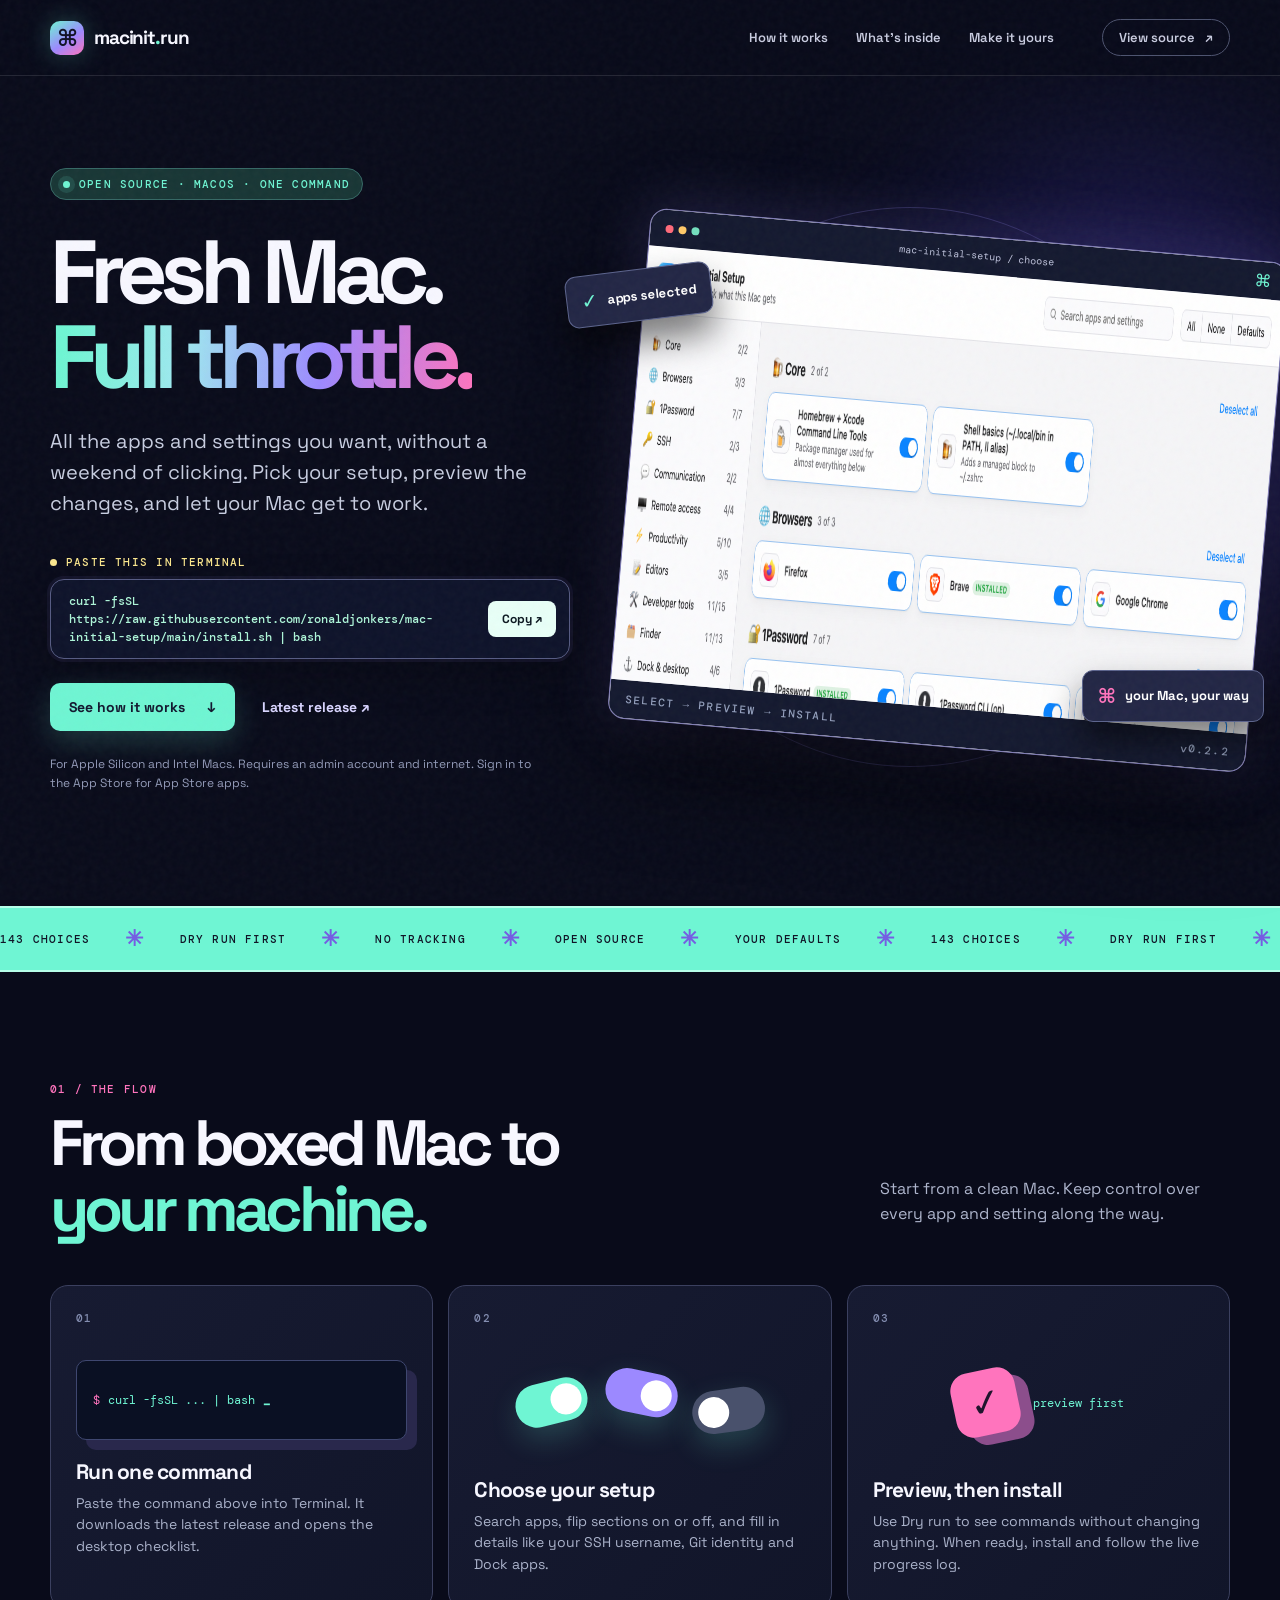
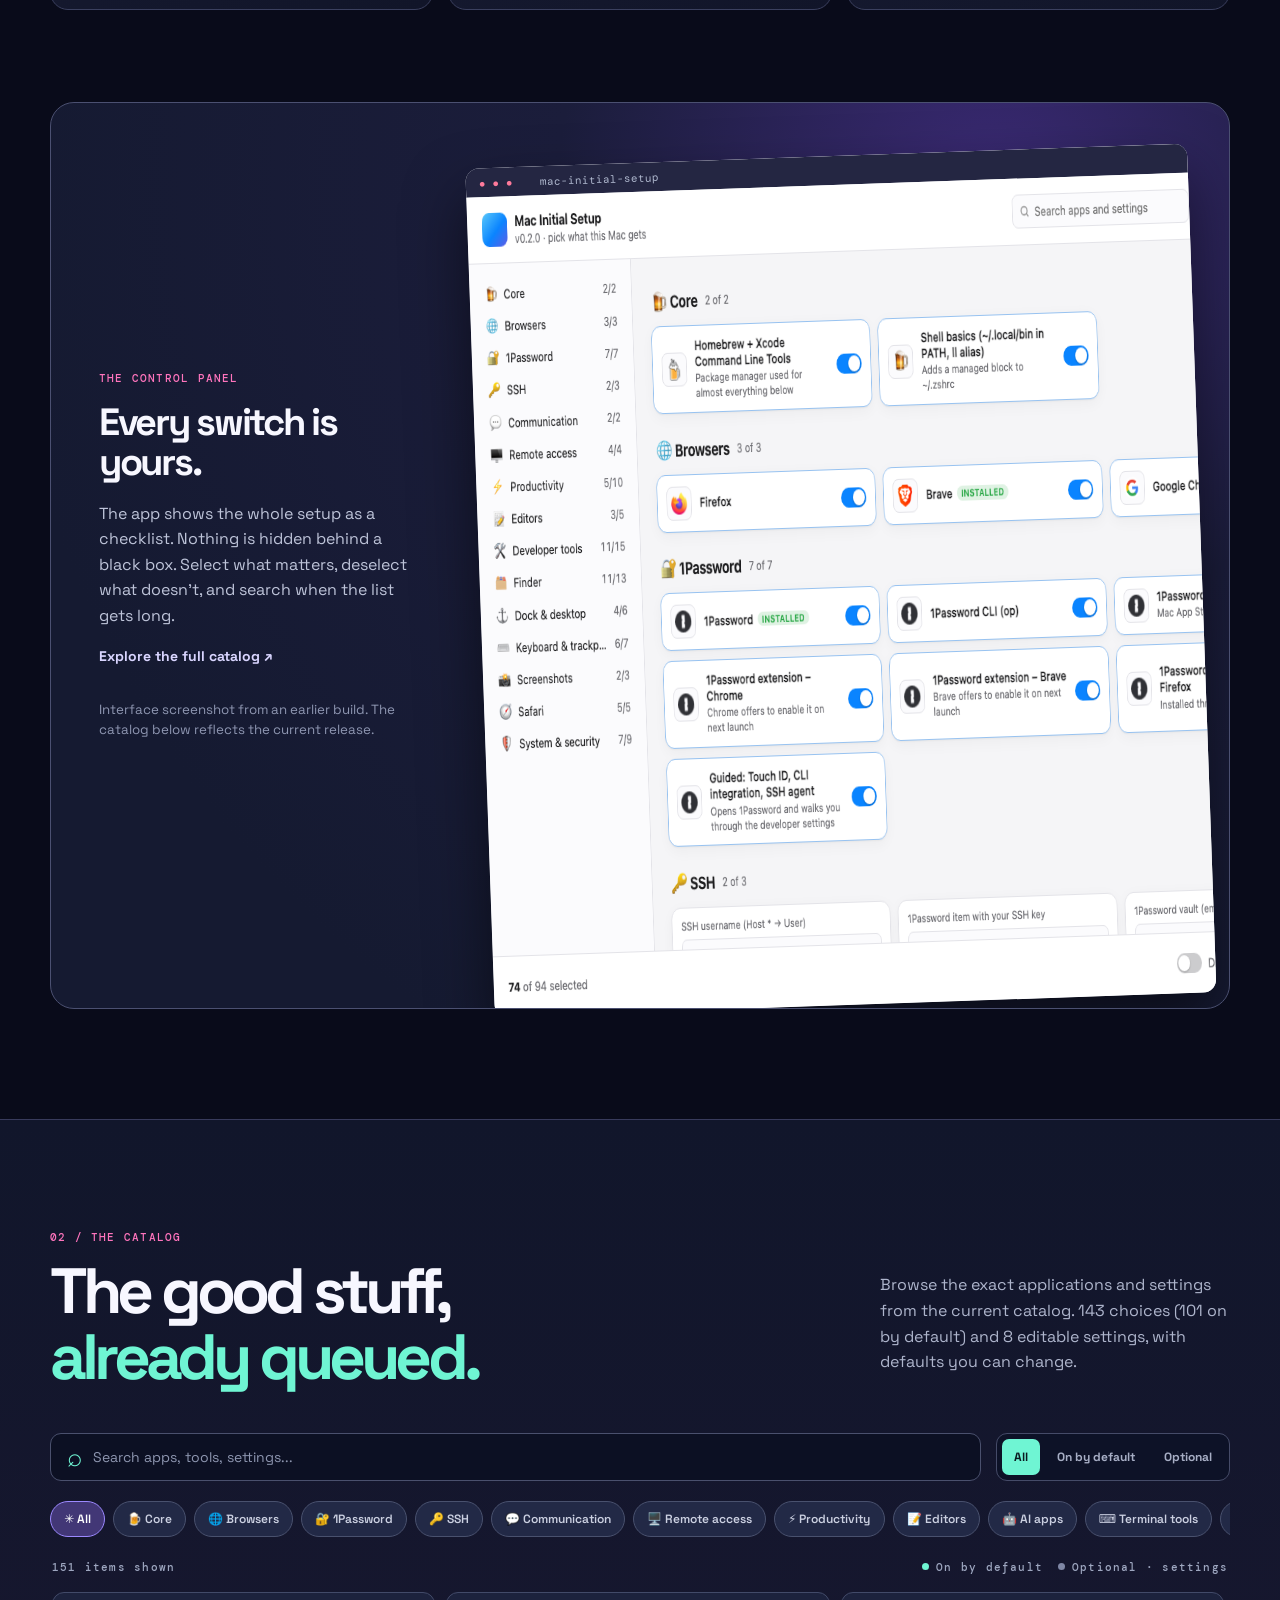
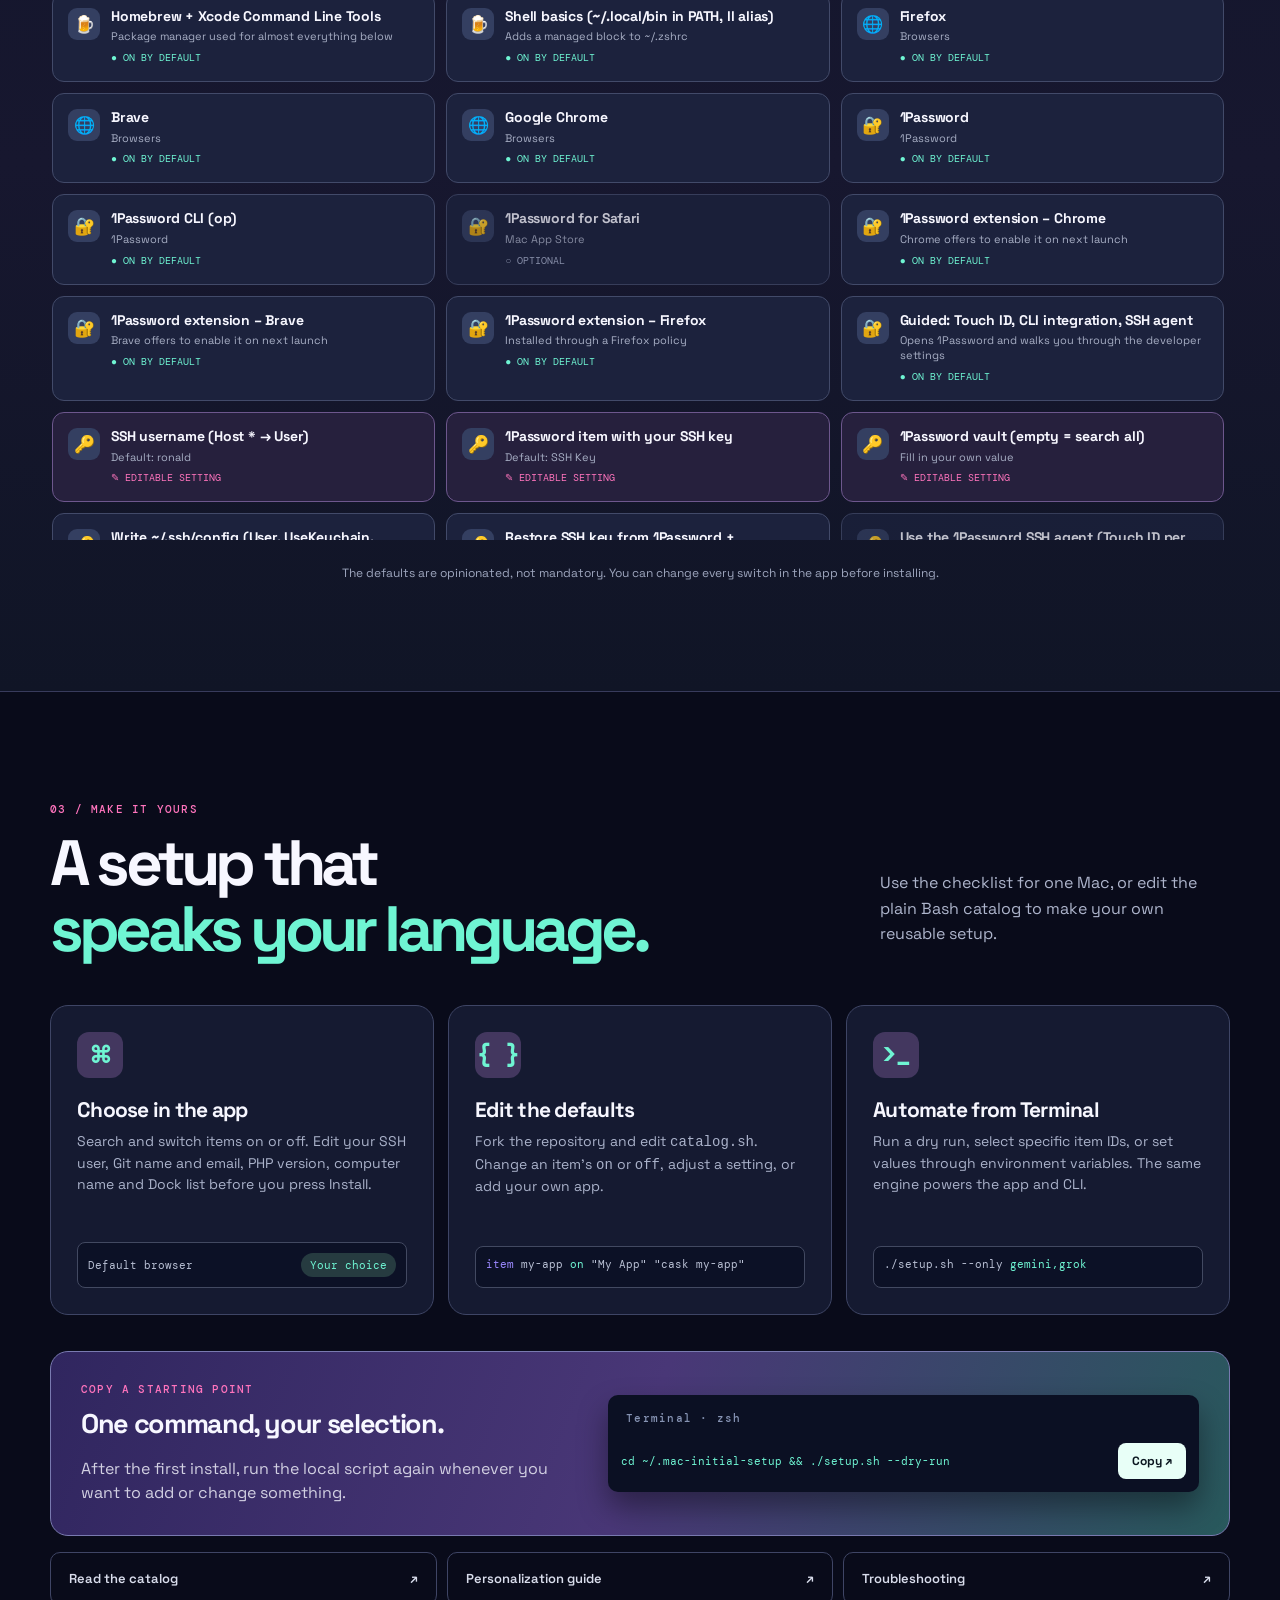
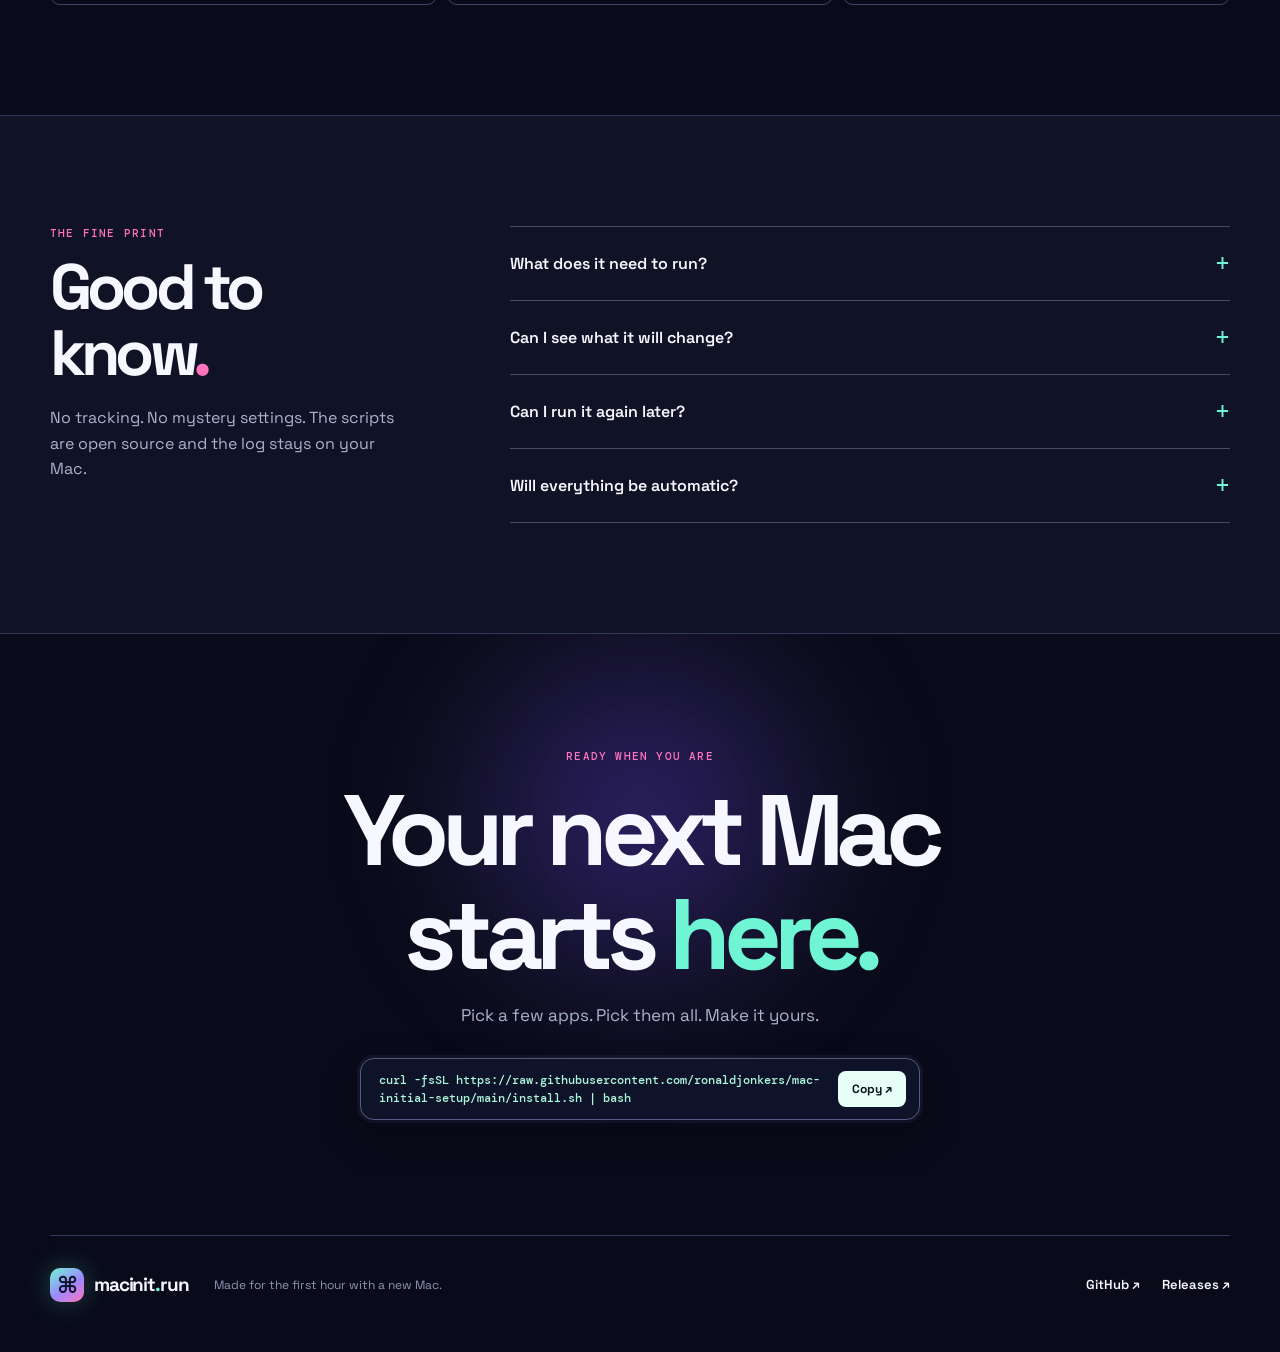
==== site/index.html @ 4df3d924 "Add macinit.run landing site" ====
<!doctype html>
<html lang="en">
<head>
  <meta charset="utf-8">
  <meta name="viewport" content="width=device-width, initial-scale=1">
  <meta name="theme-color" content="#090b1a">
  <meta name="description" content="Turn a fresh Mac into your Mac. Pick apps and settings, preview every change, then install with one command.">
  <meta property="og:title" content="Mac Initial Setup — Fresh Mac. Full throttle.">
  <meta property="og:description" content="One command. Your apps, tools and Mac settings, ready to choose.">
  <meta property="og:type" content="website">
  <meta property="og:url" content="https://macinit.run/">
  <title>Mac Initial Setup — Fresh Mac. Full throttle.</title>
  <link rel="icon" href="assets/favicon.svg" type="image/svg+xml">
  <link rel="preconnect" href="https://fonts.googleapis.com">
  <link rel="preconnect" href="https://fonts.gstatic.com" crossorigin>
  <link href="https://fonts.googleapis.com/css2?family=DM+Mono:wght@400;500&family=Space+Grotesk:wght@400;500;600;700&display=swap" rel="stylesheet">
  <link rel="stylesheet" href="styles.css">
  <script src="app.js" defer></script>
</head>
<body>
  <div class="noise" aria-hidden="true"></div>
  <div class="progress" id="progress" aria-hidden="true"></div>
  <header class="site-header">
    <a class="brand" href="#top" aria-label="Mac Initial Setup home"><span class="brand-mark">⌘</span><span>macinit<span class="brand-dot">.</span>run</span></a>
    <nav aria-label="Main navigation">
      <a href="#how">How it works</a><a href="#inside">What's inside</a><a href="#customize">Make it yours</a>
    </nav>
    <a class="header-github" href="https://github.com/ronaldjonkers/mac-initial-setup" target="_blank" rel="noopener">View source <span aria-hidden="true">↗</span></a>
  </header>

  <main id="top">
    <section class="hero wrap" aria-labelledby="hero-title">
      <div class="hero-glow" aria-hidden="true"></div>
      <div class="hero-copy reveal">
        <div class="eyebrow"><span class="pulse"></span> OPEN SOURCE · MACOS · ONE COMMAND</div>
        <h1 id="hero-title">Fresh Mac.<br><span>Full throttle.</span></h1>
        <p class="hero-lead">All the apps and settings you want, without a weekend of clicking. Pick your setup, preview the changes, and let your Mac get to work.</p>
        <div class="command-label"><span class="command-dot"></span> PASTE THIS IN TERMINAL</div>
        <div class="command-box">
          <code id="install-command">curl -fsSL https://raw.githubusercontent.com/ronaldjonkers/mac-initial-setup/main/install.sh | bash</code>
          <button class="copy-button" data-copy="install-command" aria-label="Copy installation command">Copy <span aria-hidden="true">↗</span></button>
        </div>
        <div class="hero-actions"><a class="button button-primary" href="#how">See how it works <span aria-hidden="true">↓</span></a><a class="text-link" href="https://github.com/ronaldjonkers/mac-initial-setup/releases/latest" target="_blank" rel="noopener">Latest release ↗</a></div>
        <p class="hero-footnote">For Apple Silicon and Intel Macs. Requires an admin account and internet. Sign in to the App Store for App Store apps.</p>
      </div>
      <div class="hero-visual reveal" aria-label="Preview of the Mac Initial Setup app">
        <div class="orbit orbit-a"></div><div class="orbit orbit-b"></div>
        <div class="float-chip chip-one"><span>✓</span> apps selected</div>
        <div class="float-chip chip-two"><span>⌘</span> your Mac, your way</div>
        <div class="window-shell">
          <div class="window-top"><span class="traffic"><i></i><i></i><i></i></span><span>mac-initial-setup / choose</span><span class="window-symbol">⌘</span></div>
          <div class="window-image"><img src="assets/setup-overview.png" width="1180" height="820" alt="Mac Initial Setup checklist with sections, app cards and switches" fetchpriority="high"></div>
          <div class="window-bottom"><span>SELECT → PREVIEW → INSTALL</span><span>v0.2.2</span></div>
        </div>
      </div>
    </section>

    <div class="ticker" aria-label="Key features"><div class="ticker-track"><span>143 CHOICES</span><b>✳</b><span>DRY RUN FIRST</span><b>✳</b><span>NO TRACKING</span><b>✳</b><span>OPEN SOURCE</span><b>✳</b><span>YOUR DEFAULTS</span><b>✳</b><span>143 CHOICES</span><b>✳</b><span>DRY RUN FIRST</span><b>✳</b><span>NO TRACKING</span><b>✳</b><span>OPEN SOURCE</span><b>✳</b><span>YOUR DEFAULTS</span><b>✳</b></div></div>

    <section class="section wrap" id="how" aria-labelledby="how-title">
      <div class="section-heading reveal"><div><p class="kicker">01 / THE FLOW</p><h2 id="how-title">From boxed Mac to<br><em>your machine.</em></h2></div><p>Start from a clean Mac. Keep control over every app and setting along the way.</p></div>
      <div class="steps">
        <article class="step-card reveal"><div class="step-number">01</div><div class="step-art art-terminal" aria-hidden="true"><span>$</span><i>curl -fsSL ... | bash</i><b>_</b></div><h3>Run one command</h3><p>Paste the command above into Terminal. It downloads the latest release and opens the desktop checklist.</p></article>
        <article class="step-card reveal"><div class="step-number">02</div><div class="step-art art-switches" aria-hidden="true"><i class="switch-on"></i><i class="switch-on"></i><i class="switch-off"></i></div><h3>Choose your setup</h3><p>Search apps, flip sections on or off, and fill in details like your SSH username, Git identity and Dock apps.</p></article>
        <article class="step-card reveal"><div class="step-number">03</div><div class="step-art art-check" aria-hidden="true"><span>✓</span><i>preview first</i></div><h3>Preview, then install</h3><p>Use Dry run to see commands without changing anything. When ready, install and follow the live progress log.</p></article>
      </div>
      <div class="screenshot-story reveal">
        <div class="screenshot-copy"><p class="kicker">THE CONTROL PANEL</p><h3>Every switch is yours.</h3><p>The app shows the whole setup as a checklist. Nothing is hidden behind a black box. Select what matters, deselect what doesn't, and search when the list gets long.</p><a href="#inside" class="text-link">Explore the full catalog ↗</a><small>Interface screenshot from an earlier build. The catalog below reflects the current release.</small></div>
        <div class="screenshot-frame"><div class="screenshot-title"><span>● ● ●</span> mac-initial-setup</div><img src="assets/setup-overview.png" width="1180" height="820" alt="Close view of the application checklist and its selected app cards" loading="lazy"></div>
      </div>
    </section>

    <section class="section catalog-section" id="inside" aria-labelledby="inside-title"><div class="wrap">
      <div class="section-heading reveal"><div><p class="kicker">02 / THE CATALOG</p><h2 id="inside-title">The good stuff,<br><em>already queued.</em></h2></div><p>Browse the exact applications and settings from the current catalog. <span id="catalog-count">143 choices and 8 editable settings</span>, with defaults you can change.</p></div>
      <div class="catalog-toolbar"><label class="search-wrap"><span aria-hidden="true">⌕</span><span class="sr-only">Search apps and settings</span><input id="catalog-search" type="search" placeholder="Search apps, tools, settings..." autocomplete="off"></label><div class="filter-group" role="group" aria-label="Filter items"><button class="filter active" data-filter="all" aria-pressed="true">All</button><button class="filter" data-filter="on" aria-pressed="false">On by default</button><button class="filter" data-filter="off" aria-pressed="false">Optional</button></div></div>
      <div class="category-rail" id="category-rail" aria-label="Catalog categories"></div>
      <div class="catalog-meta"><span id="result-count">Loading catalog…</span><span><i class="legend-dot"></i> On by default <i class="legend-dot optional"></i> Optional · settings</span></div>
      <div class="catalog-grid" id="catalog-grid"></div>
      <p class="catalog-note">The defaults are opinionated, not mandatory. You can change every switch in the app before installing.</p>
    </div></section>

    <section class="section wrap" id="customize" aria-labelledby="customize-title">
      <div class="section-heading reveal"><div><p class="kicker">03 / MAKE IT YOURS</p><h2 id="customize-title">A setup that<br><em>speaks your language.</em></h2></div><p>Use the checklist for one Mac, or edit the plain Bash catalog to make your own reusable setup.</p></div>
      <div class="custom-grid">
        <div class="custom-card reveal"><span class="card-icon">⌘</span><h3>Choose in the app</h3><p>Search and switch items on or off. Edit your SSH user, Git name and email, PHP version, computer name and Dock list before you press Install.</p><div class="mini-setting"><span>Default browser</span><span class="mini-pill">Your choice</span></div></div>
        <div class="custom-card reveal"><span class="card-icon">{ }</span><h3>Edit the defaults</h3><p>Fork the repository and edit <code>catalog.sh</code>. Change an item's <code>on</code> or <code>off</code>, adjust a setting, or add your own app.</p><div class="code-mini"><span class="purple">item</span> my-app <span class="lime">on</span> "My App" "cask my-app"</div></div>
        <div class="custom-card reveal"><span class="card-icon">&gt;_</span><h3>Automate from Terminal</h3><p>Run a dry run, select specific item IDs, or set values through environment variables. The same engine powers the app and CLI.</p><div class="code-mini">./setup.sh --only <span class="lime">gemini,grok</span></div></div>
      </div>
      <div class="recipe reveal"><div><p class="kicker">COPY A STARTING POINT</p><h3>One command, your selection.</h3><p>After the first install, run the local script again whenever you want to add or change something.</p></div><div class="recipe-terminal"><div class="recipe-tab">Terminal · zsh</div><code id="recipe-command">cd ~/.mac-initial-setup &amp;&amp; ./setup.sh --dry-run</code><button class="copy-button" data-copy="recipe-command">Copy ↗</button></div></div>
      <div class="details-row"><a href="https://github.com/ronaldjonkers/mac-initial-setup/blob/main/catalog.sh" target="_blank" rel="noopener">Read the catalog <span>↗</span></a><a href="https://github.com/ronaldjonkers/mac-initial-setup#make-it-yours" target="_blank" rel="noopener">Personalization guide <span>↗</span></a><a href="https://github.com/ronaldjonkers/mac-initial-setup#troubleshooting" target="_blank" rel="noopener">Troubleshooting <span>↗</span></a></div>
    </section>

    <section class="section faq-section" id="faq"><div class="wrap faq-layout"><div><p class="kicker">THE FINE PRINT</p><h2>Good to know<span class="accent-period">.</span></h2><p>No tracking. No mystery settings. The scripts are open source and the log stays on your Mac.</p></div><div class="faq-list"><details><summary>What does it need to run?</summary><p>A Mac with an admin account, internet access and macOS. Both Apple Silicon and Intel are supported. Sign in to the App Store before installing App Store apps.</p></details><details><summary>Can I see what it will change?</summary><p>Yes. Turn on Dry run in the app, or run <code>./setup.sh --dry-run</code> in Terminal. It prints planned commands without applying them.</p></details><details><summary>Can I run it again later?</summary><p>Yes. Installed apps are skipped. The run writes a log to <code>~/Library/Logs/mac-initial-setup.log</code>; failed items can be retried by ID.</p></details><details><summary>Will everything be automatic?</summary><p>Some account sign-ins and browser extensions still need you. macOS also requires you to place Calendar and Reminders widgets through Edit Widgets after the script clears old widgets.</p></details></div></div></section>

    <section class="closing wrap reveal"><div class="closing-orb" aria-hidden="true"></div><p class="kicker">READY WHEN YOU ARE</p><h2>Your next Mac<br>starts <em>here.</em></h2><p>Pick a few apps. Pick them all. Make it yours.</p><div class="command-box closing-command"><code id="bottom-command">curl -fsSL https://raw.githubusercontent.com/ronaldjonkers/mac-initial-setup/main/install.sh | bash</code><button class="copy-button" data-copy="bottom-command">Copy ↗</button></div></section>
  </main>
  <footer class="site-footer wrap"><a class="brand" href="#top"><span class="brand-mark">⌘</span><span>macinit<span class="brand-dot">.</span>run</span></a><p>Made for the first hour with a new Mac.</p><div><a href="https://github.com/ronaldjonkers/mac-initial-setup" target="_blank" rel="noopener">GitHub ↗</a><a href="https://github.com/ronaldjonkers/mac-initial-setup/releases/latest" target="_blank" rel="noopener">Releases ↗</a></div></footer>
</body>
</html>
---- site/styles.css ----
:root{--bg:#090b1a;--panel:#12162b;--panel2:#191e38;--text:#f7f7ff;--muted:#a5acc3;--line:#343955;--mint:#6ff5d3;--pink:#ff74bd;--yellow:#fbe78e;--purple:#9c89ff;--mono:'DM Mono',ui-monospace,SFMono-Regular,monospace;--sans:'Space Grotesk',Inter,system-ui,sans-serif}
*{box-sizing:border-box}html{scroll-behavior:smooth}body{margin:0;background:var(--bg);color:var(--text);font-family:var(--sans);overflow-x:hidden}button,input{font:inherit}button{cursor:pointer}a{color:inherit;text-decoration:none}img{max-width:100%}::selection{background:var(--mint);color:var(--bg)}.sr-only{position:absolute;width:1px;height:1px;padding:0;margin:-1px;overflow:hidden;clip:rect(0,0,0,0);white-space:nowrap;border:0}.wrap{width:min(1180px,calc(100% - 48px));margin-inline:auto}.noise{position:fixed;inset:0;z-index:100;pointer-events:none;opacity:.13;background-image:url("data:image/svg+xml,%3Csvg viewBox='0 0 180 180' xmlns='http://www.w3.org/2000/svg'%3E%3Cfilter id='n'%3E%3CfeTurbulence type='fractalNoise' baseFrequency='.8' numOctaves='3' stitchTiles='stitch'/%3E%3C/filter%3E%3Crect width='100%25' height='100%25' filter='url(%23n)' opacity='.28'/%3E%3C/svg%3E")}.progress{position:fixed;top:0;left:0;height:3px;width:0;background:linear-gradient(90deg,var(--mint),var(--purple),var(--pink));z-index:200;transition:width .1s linear}
.site-header{height:76px;display:flex;align-items:center;gap:48px;padding:0 max(24px,calc((100vw - 1180px)/2));position:relative;z-index:10;border-bottom:1px solid rgba(255,255,255,.11);background:rgba(9,11,26,.85);backdrop-filter:blur(18px)}.brand{display:inline-flex;align-items:center;gap:10px;font-weight:700;font-size:19px;white-space:nowrap;letter-spacing:-.06em}.brand-mark{display:grid;place-items:center;width:34px;height:34px;border-radius:10px;background:linear-gradient(145deg,var(--mint),var(--purple) 55%,var(--pink));color:#101126;font-size:23px;box-shadow:0 0 26px rgba(111,245,211,.25)}.brand-dot{color:var(--mint)}.site-header nav{display:flex;gap:28px;margin-left:auto}.site-header nav a,.header-github{font-size:13px;font-weight:600;color:#c9cce0;transition:color .2s}.site-header nav a:hover,.header-github:hover{color:var(--mint)}.header-github{border:1px solid #4d536f;border-radius:999px;padding:9px 16px;white-space:nowrap}.header-github span{margin-left:7px}
.hero{min-height:700px;display:grid;grid-template-columns:1fr 1.04fr;gap:20px;align-items:center;position:relative;padding-block:92px 100px}.hero-glow{position:absolute;width:600px;height:600px;right:-200px;top:25px;border-radius:50%;filter:blur(82px);background:radial-gradient(circle,#47369d 0,#1c1953 45%,transparent 70%);opacity:.78;pointer-events:none}.hero-copy{position:relative;z-index:2}.eyebrow,.kicker,.command-label,.window-bottom,.ticker,.step-number,.catalog-meta,.recipe-tab{font:500 11px var(--mono);letter-spacing:.11em}.eyebrow{display:inline-flex;align-items:center;gap:9px;color:var(--mint);background:#183635;border:1px solid #366965;padding:8px 12px;border-radius:999px}.pulse{height:7px;width:7px;border-radius:50%;background:var(--mint);box-shadow:0 0 0 5px rgba(111,245,211,.12);animation:pulse 2s infinite}.hero h1{font-size:clamp(66px,7vw,103px);line-height:.95;letter-spacing:-.085em;margin:30px 0 26px}.hero h1 span{background:linear-gradient(95deg,var(--mint) 4%,#9fe8ef 32%,var(--purple) 64%,var(--pink));background-clip:text;color:transparent}.hero-lead{font-size:20px;line-height:1.55;color:#c8cee1;max-width:510px;margin:0 0 36px}.command-label{display:flex;gap:9px;align-items:center;color:var(--yellow);margin-bottom:10px}.command-dot{width:7px;height:7px;border-radius:50%;background:var(--yellow)}.command-box{display:flex;align-items:center;gap:12px;background:#0e132a;border:1px solid #565b83;box-shadow:0 0 0 3px rgba(156,137,255,.07),0 16px 40px rgba(0,0,0,.22);border-radius:14px;padding:12px 13px 12px 18px;max-width:560px}.command-box code{font:500 12px/1.5 var(--mono);overflow-wrap:anywhere;color:#aef6d9;flex:1}.copy-button{background:#e8fff7;border:0;border-radius:8px;color:#0b1720;padding:10px 14px;font:700 12px var(--sans);white-space:nowrap;transition:transform .2s,background .2s}.copy-button:hover{transform:translateY(-2px);background:var(--mint)}.copy-button:focus-visible,.filter:focus-visible,a:focus-visible,summary:focus-visible,input:focus-visible{outline:3px solid var(--pink);outline-offset:3px}.hero-actions{display:flex;align-items:center;gap:27px;margin:24px 0}.button{display:inline-flex;gap:22px;align-items:center;justify-content:space-between;padding:15px 19px;border-radius:10px;font-size:14px;font-weight:700;transition:transform .2s,box-shadow .2s}.button:hover{transform:translateY(-3px)}.button-primary{background:var(--mint);color:#11172e;box-shadow:0 10px 30px rgba(111,245,211,.19)}.text-link{font-weight:700;color:#d9d5ff;font-size:14px;display:inline-flex;gap:8px;transition:color .2s}.text-link:hover{color:var(--mint)}.hero-footnote{color:#939bb9;font-size:12px;line-height:1.6;max-width:490px}
.hero-visual{height:550px;position:relative;display:grid;place-items:center}.orbit{position:absolute;border:1px solid rgba(154,142,250,.25);border-radius:50%;animation:spin 30s linear infinite}.orbit-a{width:560px;height:560px}.orbit-b{width:430px;height:430px;animation-direction:reverse}.orbit:before{content:"";position:absolute;width:12px;height:12px;background:var(--mint);border-radius:50%;top:55px;left:95px;box-shadow:0 0 20px var(--mint)}.orbit-b:before{background:var(--pink);box-shadow:0 0 20px var(--pink);top:auto;left:auto;right:34px;bottom:76px}.window-shell{width:640px;max-width:none;border-radius:17px;overflow:hidden;background:#e9ebf2;border:1px solid #817db8;box-shadow:0 35px 100px #000b,0 0 60px #8579f844;transform:rotate(5deg) translateX(38px);animation:float 7s ease-in-out infinite;position:relative;z-index:1}.window-top{height:37px;background:#14192f;color:#bdc1da;display:flex;align-items:center;justify-content:space-between;padding:0 15px;font:10px var(--mono)}.traffic{display:flex;gap:5px}.traffic i{width:8px;height:8px;border-radius:50%;background:#ff6a79}.traffic i:nth-child(2){background:#ffc968}.traffic i:nth-child(3){background:#73dfbd}.window-symbol{color:var(--mint);font-size:17px}.window-image{height:435px;overflow:hidden}.window-image img{display:block;width:100%;max-width:none}.window-bottom{display:flex;justify-content:space-between;background:#14192f;color:#94a0bd;padding:12px 16px}.float-chip{position:absolute;z-index:3;display:flex;align-items:center;gap:9px;background:#222645;color:white;border:1px solid #5c648d;border-radius:11px;padding:12px 14px;font:700 13px var(--sans);box-shadow:0 20px 35px #0008;animation:float 5s ease-in-out infinite}.float-chip span{color:var(--mint);font-size:20px}.chip-one{left:-24px;top:57px;transform:rotate(-7deg)}.chip-two{right:-34px;bottom:40px;animation-delay:-2s}.chip-two span{color:var(--pink)}
.ticker{height:66px;display:flex;align-items:center;overflow:hidden;background:var(--mint);color:#101527;white-space:nowrap;font-weight:500;border-block:2px solid #b6ffe9}.ticker-track{display:flex;align-items:center;gap:35px;animation:marquee 24s linear infinite;width:max-content}.ticker b{font-size:22px;color:#755ee2}
.section{padding-block:110px}.section-heading{display:flex;justify-content:space-between;align-items:end;gap:50px;margin-bottom:42px}.section-heading h2,.faq-section h2,.closing h2{font-size:clamp(42px,5vw,68px);letter-spacing:-.075em;line-height:1.04;margin:14px 0 0}.section-heading h2 em,.closing h2 em{font-style:normal;color:var(--mint)}.section-heading>p{color:#aeb5cc;max-width:350px;font-size:16px;line-height:1.6}.kicker{color:var(--pink);margin:0}.steps{display:grid;grid-template-columns:repeat(3,1fr);gap:15px}.step-card{background:linear-gradient(135deg,#171b32,#111529);border:1px solid #3b405f;border-radius:18px;padding:25px;min-height:325px;position:relative;overflow:hidden;transition:transform .3s,border-color .3s}.step-card:hover{transform:translateY(-6px);border-color:var(--mint)}.step-number{color:#858fb2}.step-art{height:110px;margin:23px 0 15px;display:flex;align-items:center;justify-content:center}.art-terminal{justify-content:flex-start;padding:0 16px;gap:8px;background:#0a1023;border:1px solid #3f4770;border-radius:10px;height:80px;margin-top:35px;color:var(--mint);font:12px var(--mono);box-shadow:10px 10px 0 #29284c}.art-terminal span{color:var(--pink)}.art-terminal i{font-style:normal;white-space:nowrap;overflow:hidden}.art-terminal b{animation:blink .9s step-end infinite}.art-switches{gap:15px}.art-switches i{height:43px;width:73px;border-radius:30px;background:var(--mint);display:block;position:relative;box-shadow:0 12px 30px #6ff5d333;transform:rotate(-14deg)}.art-switches i:nth-child(2){background:var(--purple);transform:rotate(12deg) translateY(-10px)}.art-switches i:nth-child(3){background:#49516c;transform:rotate(-8deg) translateY(8px)}.art-switches i:after{content:"";position:absolute;width:31px;height:31px;background:#fff;right:6px;top:6px;border-radius:50%}.art-switches .switch-off:after{right:auto;left:6px}.art-check{gap:15px}.art-check span{display:grid;place-items:center;background:var(--pink);color:#20152d;width:65px;height:65px;border-radius:18px;font-size:38px;transform:rotate(-12deg);box-shadow:12px 10px 0 #8c4e8c}.art-check i{font:12px var(--mono);color:var(--mint)}.step-card h3,.custom-card h3{font-size:21px;letter-spacing:-.035em;margin:18px 0 8px}.step-card p,.custom-card p{line-height:1.55;color:#aab2ca;font-size:14px;margin:0}.screenshot-story{display:grid;grid-template-columns:360px 1fr;gap:40px;align-items:center;margin-top:92px;padding:28px;background:radial-gradient(circle at 80% 10%,#3b2a75 0,#1b1d3b 35%,#151a31 80%);border:1px solid #4b5071;border-radius:24px;overflow:hidden}.screenshot-copy{padding:20px}.screenshot-copy h3{font-size:38px;line-height:1.05;letter-spacing:-.06em;margin:18px 0}.screenshot-copy p:not(.kicker){line-height:1.6;color:#bec4d9}.screenshot-copy small{display:block;color:#8f97b2;margin-top:34px;line-height:1.5}.screenshot-frame{align-self:stretch;background:#eceef2;border-radius:13px;overflow:hidden;box-shadow:0 30px 60px #0008;transform:rotate(-2deg) translateY(25px)}.screenshot-title{height:29px;background:#242642;color:#aeb7cd;font:11px var(--mono);padding:8px 13px}.screenshot-title span{color:#fe7a9b;margin-right:20px}.screenshot-frame img{display:block;max-width:none;width:870px}
.catalog-section{background:linear-gradient(180deg,#11162b,#17172f 55%,#101526);border-block:1px solid #383b5c}.catalog-toolbar{display:flex;gap:15px;justify-content:space-between}.search-wrap{display:flex;align-items:center;gap:10px;background:#0c1023;border:1px solid #4a506d;border-radius:11px;padding:0 16px;min-width:350px;flex:1}.search-wrap span{color:var(--mint);font-size:26px}.search-wrap input{border:0;background:none;color:white;width:100%;padding:14px 0;outline:none;font-size:14px}.search-wrap input::placeholder{color:#8e96b0}.filter-group{display:flex;gap:5px;background:#0d1227;padding:5px;border-radius:11px;border:1px solid #454b68}.filter{background:none;color:#a7aec5;border:0;border-radius:7px;padding:8px 12px;font-size:12px;font-weight:700}.filter.active{background:var(--mint);color:#0b1a20}.category-rail{display:flex;gap:8px;overflow-x:auto;padding:20px 0 13px;scrollbar-width:thin}.category-button{white-space:nowrap;background:#222946;border:1px solid #49516e;color:#cbd0e1;border-radius:999px;padding:9px 13px;font-size:12px;font-weight:600}.category-button.active,.category-button:hover{border-color:var(--purple);background:#423776;color:white}.catalog-meta{display:flex;justify-content:space-between;gap:15px;color:#9ea7c0;padding:10px 2px 16px}.catalog-meta>span:last-child{display:flex;align-items:center;gap:7px}.legend-dot{display:inline-block;width:7px;height:7px;border-radius:50%;background:var(--mint);margin-left:8px}.legend-dot.optional{background:#7f87a5}.catalog-grid{display:grid;grid-template-columns:repeat(3,1fr);gap:11px;max-height:550px;overflow:auto;padding:2px 6px 8px 2px;scrollbar-color:#6d6b9a transparent}.catalog-item{display:flex;gap:11px;align-items:flex-start;min-height:84px;background:#1c223d;border:1px solid #424a69;border-radius:12px;padding:15px;transition:transform .2s,border-color .2s}.catalog-item:hover{transform:translateY(-3px);border-color:#a09af6}.catalog-item.optional{opacity:.76}.catalog-icon{flex:none;width:32px;height:32px;display:grid;place-items:center;background:#343f61;border-radius:9px;font-size:17px}.catalog-item h3{font-size:14px;line-height:1.25;letter-spacing:-.015em;margin:0 0 4px}.catalog-item p{color:#a8afc5;font-size:11px;margin:0;line-height:1.35}.catalog-item small{display:inline-block;font:10px var(--mono);color:var(--mint);margin-top:7px}.catalog-item.optional small{color:#a9b2ce}.catalog-empty{grid-column:1/-1;padding:45px;text-align:center;color:#abb2c9;border:1px dashed #5a6080;border-radius:12px}.catalog-note{color:#9ea6be;font-size:12px;text-align:center;margin:25px 0 0}
.custom-grid{display:grid;grid-template-columns:repeat(3,1fr);gap:14px}.custom-card{background:#151a31;border:1px solid #3e4565;border-radius:18px;padding:26px;min-height:310px;display:flex;flex-direction:column}.card-icon{width:46px;height:46px;border-radius:12px;display:grid;place-items:center;background:#43375f;color:var(--mint);font:700 23px var(--mono)}.custom-card p{flex:1}.mini-setting,.code-mini{margin-top:25px;min-height:42px;display:flex;align-items:center;justify-content:space-between;background:#0c1126;border:1px solid #424961;border-radius:8px;padding:10px;font:11px var(--mono);color:#b8bfd3}.mini-pill{background:#263b40;color:var(--mint);border-radius:999px;padding:5px 9px}.code-mini{display:block;overflow-x:auto;white-space:nowrap}.purple{color:var(--purple)}.lime{color:var(--mint)}.recipe{margin-top:36px;background:linear-gradient(110deg,#30265f,#493777,#28595c);border:1px solid #797ab0;border-radius:18px;padding:30px;display:grid;grid-template-columns:1fr 1.2fr;gap:35px;align-items:center}.recipe h3{font-size:27px;letter-spacing:-.05em;margin:10px 0 5px}.recipe p:not(.kicker){color:#d2d0e2;line-height:1.5;margin-bottom:0}.recipe-terminal{display:flex;align-items:center;gap:10px;background:#0b1023;padding:13px;border-radius:10px;flex-wrap:wrap;box-shadow:0 15px 30px #0006}.recipe-tab{width:100%;color:#8794b4;padding:3px 5px 8px}.recipe-terminal code{flex:1;color:var(--mint);font:11px var(--mono);overflow-wrap:anywhere}.details-row{display:grid;grid-template-columns:repeat(3,1fr);gap:10px;margin-top:16px}.details-row a{padding:17px 18px;border-radius:10px;border:1px solid #3f4565;color:#d9ddec;font-weight:600;font-size:13px;display:flex;justify-content:space-between}.details-row a:hover{border-color:var(--mint);color:var(--mint)}
.faq-section{background:#101326;border-block:1px solid #313754}.faq-layout{display:grid;grid-template-columns:360px 1fr;gap:100px}.faq-section h2{margin-bottom:18px}.faq-layout>div:first-child>p:last-child{color:#aab3ce;line-height:1.6}.accent-period{color:var(--pink)}.faq-list{border-top:1px solid #474c67}.faq-list details{border-bottom:1px solid #474c67}.faq-list summary{list-style:none;display:flex;justify-content:space-between;align-items:center;cursor:pointer;font-size:16px;font-weight:600;padding:20px 0}.faq-list summary::-webkit-details-marker{display:none}.faq-list summary:after{content:'+';font:25px var(--mono);color:var(--mint)}.faq-list details[open] summary:after{content:'−'}.faq-list p{color:#aeb6cb;line-height:1.6;margin:0 30px 22px 0;font-size:14px}.faq-list code{color:var(--mint);font:12px var(--mono)}.closing{padding-block:115px;text-align:center;position:relative;overflow:hidden}.closing-orb{position:absolute;left:50%;top:30%;transform:translate(-50%,-50%);width:490px;height:490px;background:radial-gradient(circle,#4e35ac88 0,#50387f22 55%,transparent 75%);filter:blur(40px);z-index:-1}.closing h2{font-size:clamp(58px,8vw,100px);margin:16px 0}.closing>p:not(.kicker){color:#abb3ca;font-size:17px}.closing-command{margin:32px auto 0;text-align:left}.site-footer{display:flex;align-items:center;gap:25px;border-top:1px solid #333b5b;padding-block:32px 50px}.site-footer p{font-size:12px;color:#8e97b1;margin:0}.site-footer>div{display:flex;gap:22px;margin-left:auto;font-size:13px;font-weight:600}.site-footer>div a:hover{color:var(--mint)}
.reveal{opacity:0;transform:translateY(24px);transition:opacity .7s ease,transform .7s ease}.reveal.visible{opacity:1;transform:none}.hero-visual.reveal.visible{transform:none}@keyframes pulse{50%{box-shadow:0 0 0 9px rgba(111,245,211,0)}}@keyframes float{50%{transform:rotate(3deg) translate(38px,-13px)}}@keyframes spin{to{transform:rotate(360deg)}}@keyframes marquee{to{transform:translateX(-50%)}}@keyframes blink{50%{opacity:0}}
@media(max-width:1100px){.site-header{gap:25px}.hero{grid-template-columns:1fr;gap:10px;padding-top:70px}.hero-copy{max-width:740px}.hero-visual{height:500px}.window-shell{transform:rotate(3deg);width:min(700px,calc(100vw - 80px));animation:none}.orbit-a{width:520px;height:520px}.chip-one{left:4%}.chip-two{right:3%}.catalog-grid{grid-template-columns:repeat(2,1fr)}}
@media(max-width:750px){.wrap{width:min(100% - 32px,600px)}.site-header{height:64px;padding-inline:16px;gap:10px}.site-header nav{display:none}.header-github{margin-left:auto;font-size:11px;padding:8px 10px}.brand{font-size:17px}.brand-mark{width:30px;height:30px;font-size:19px}.hero{padding-block:65px 50px;min-height:auto}.hero h1{font-size:clamp(56px,12vw,78px)}.hero-lead{font-size:17px}.hero-visual{height:355px;overflow:hidden;margin-inline:-16px}.window-shell{width:510px;transform:rotate(3deg) translateX(20px)}.window-image{height:310px}.orbit-a{width:370px;height:370px}.orbit-b{width:300px;height:300px}.chip-one{left:6px;top:10px}.chip-two{right:5px;bottom:5px}.float-chip{font-size:10px;padding:7px 10px}.ticker{height:52px}.section{padding-block:72px}.section-heading{display:block;margin-bottom:28px}.section-heading h2,.faq-section h2{font-size:46px}.section-heading>p{max-width:none;font-size:14px;margin-top:16px}.steps,.custom-grid,.details-row{grid-template-columns:1fr}.step-card{min-height:250px}.step-art{margin:10px 0}.screenshot-story{grid-template-columns:1fr;padding:12px;gap:10px;margin-top:50px}.screenshot-copy{padding:16px}.screenshot-frame{min-height:255px}.screenshot-frame img{width:660px}.catalog-toolbar{flex-direction:column}.search-wrap{min-width:0}.filter-group{justify-content:space-between}.catalog-grid{grid-template-columns:1fr;max-height:620px}.catalog-meta{font-size:9px}.recipe{grid-template-columns:1fr;padding:21px;gap:20px}.faq-layout{grid-template-columns:1fr;gap:25px}.closing{padding-block:78px}.closing h2{font-size:60px}.site-footer{flex-wrap:wrap}.site-footer p{order:3;width:100%}.site-footer>div{gap:12px}}
@media(prefers-reduced-motion:reduce){html{scroll-behavior:auto}.reveal{opacity:1;transform:none;transition:none}.pulse,.orbit,.window-shell,.float-chip,.ticker-track,.art-terminal b{animation:none}.button,.step-card,.catalog-item{transition:none}}
.catalog-item p{display:-webkit-box;-webkit-line-clamp:2;-webkit-box-orient:vertical;overflow:hidden}.catalog-item.setting-card{border-color:#6d578d;background:#26203d}.catalog-item.setting-card small{color:var(--pink)}
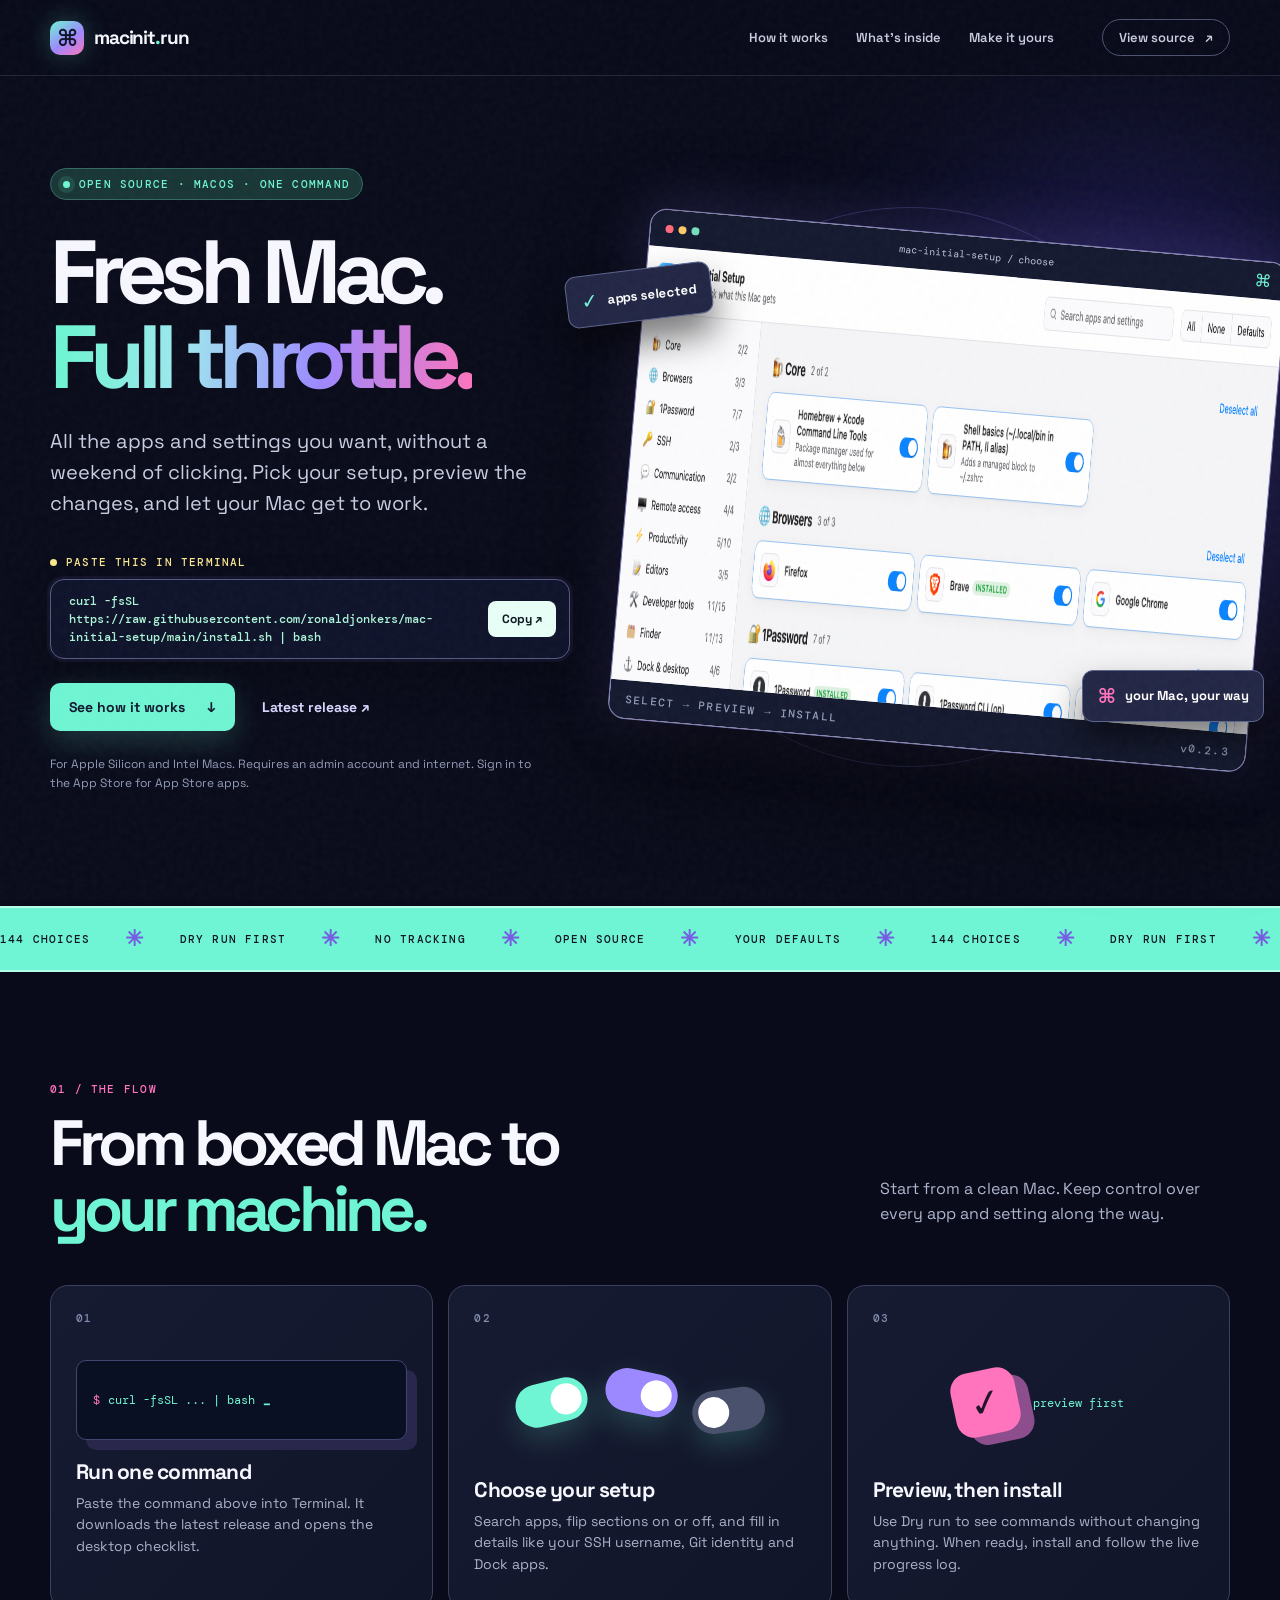
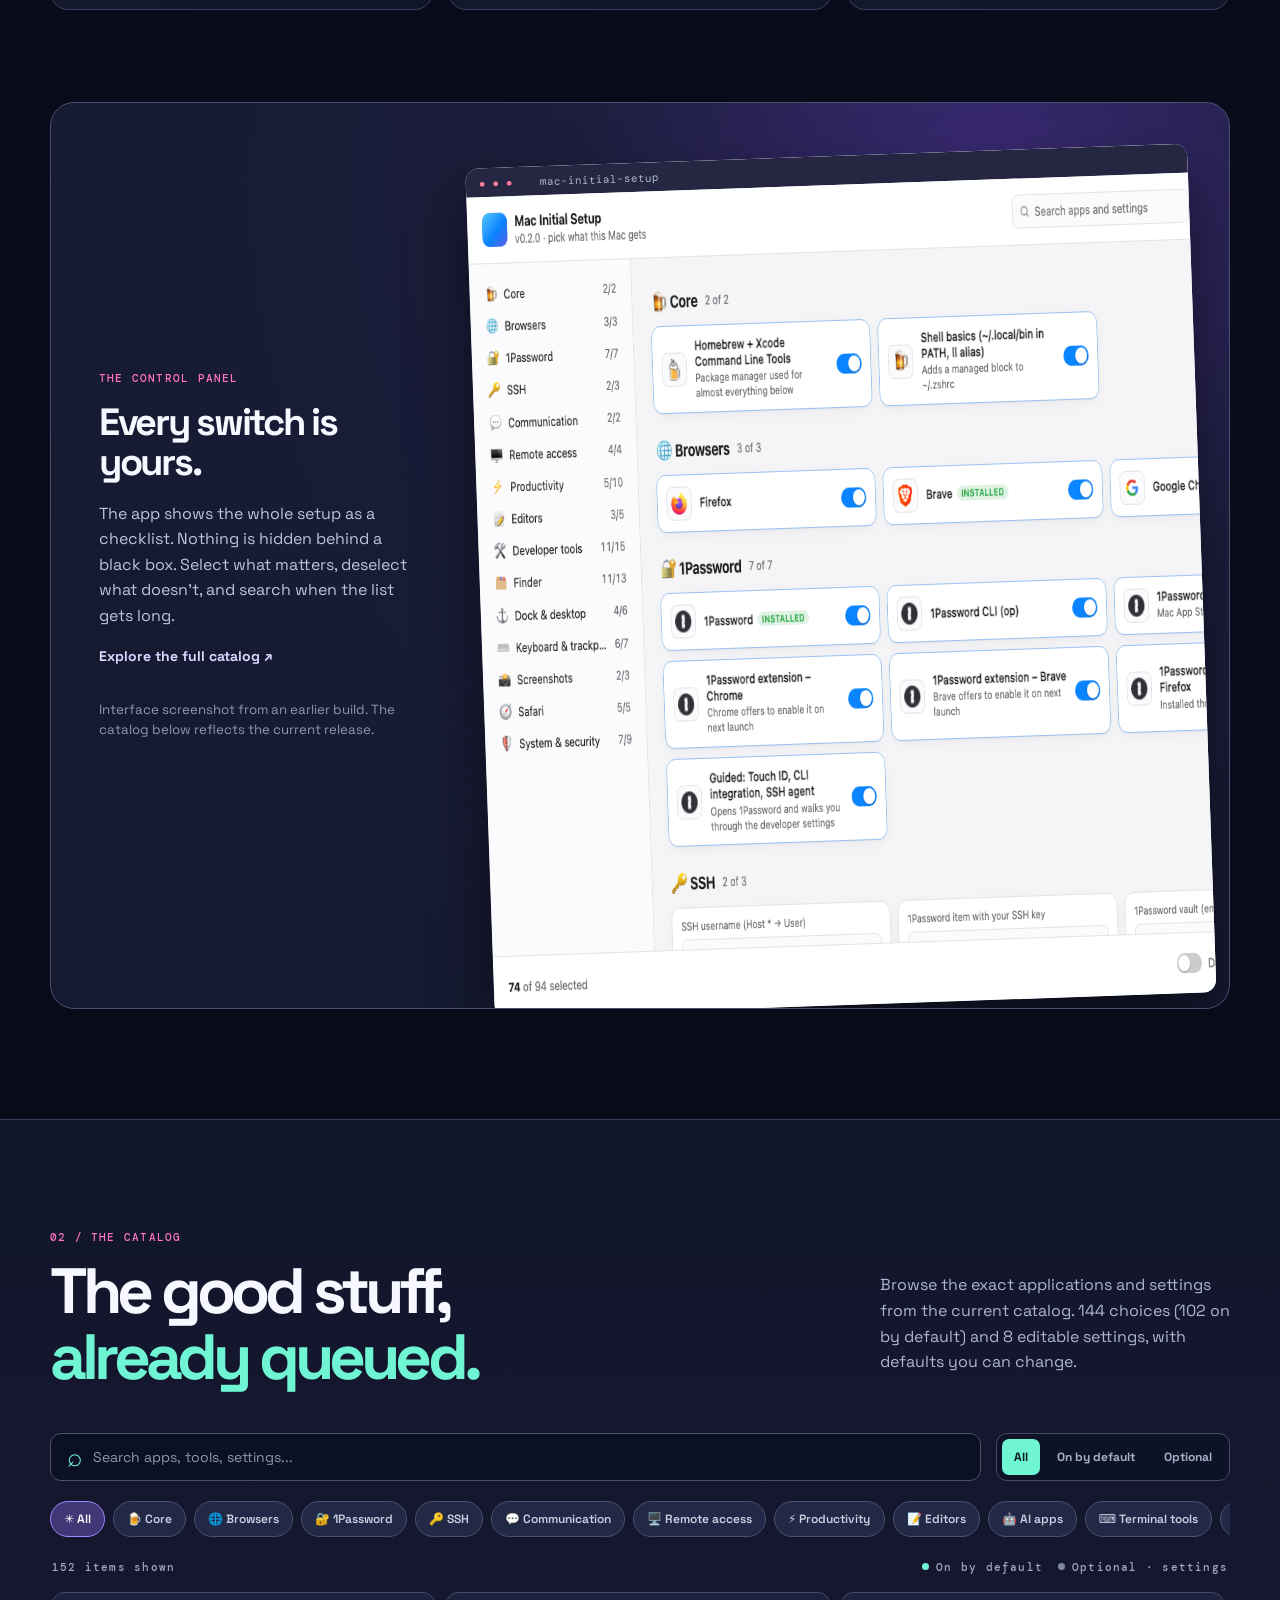
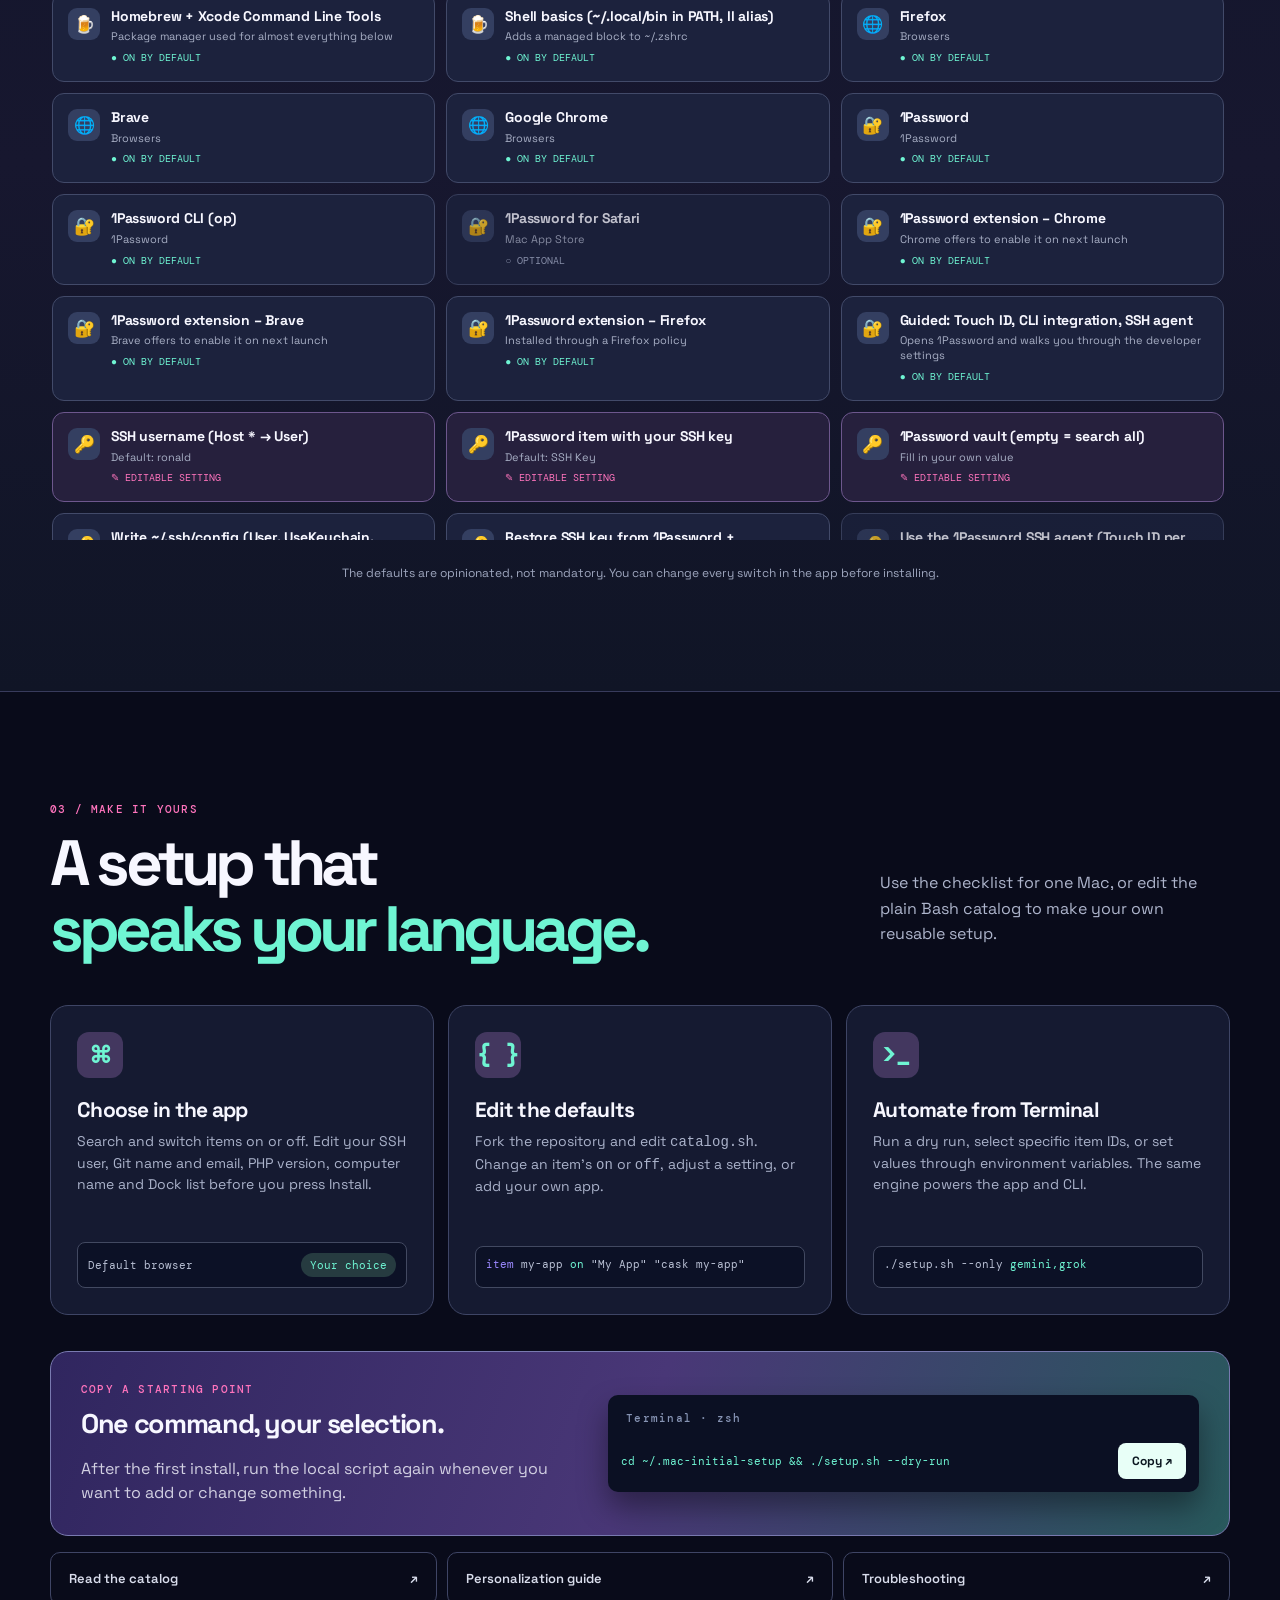
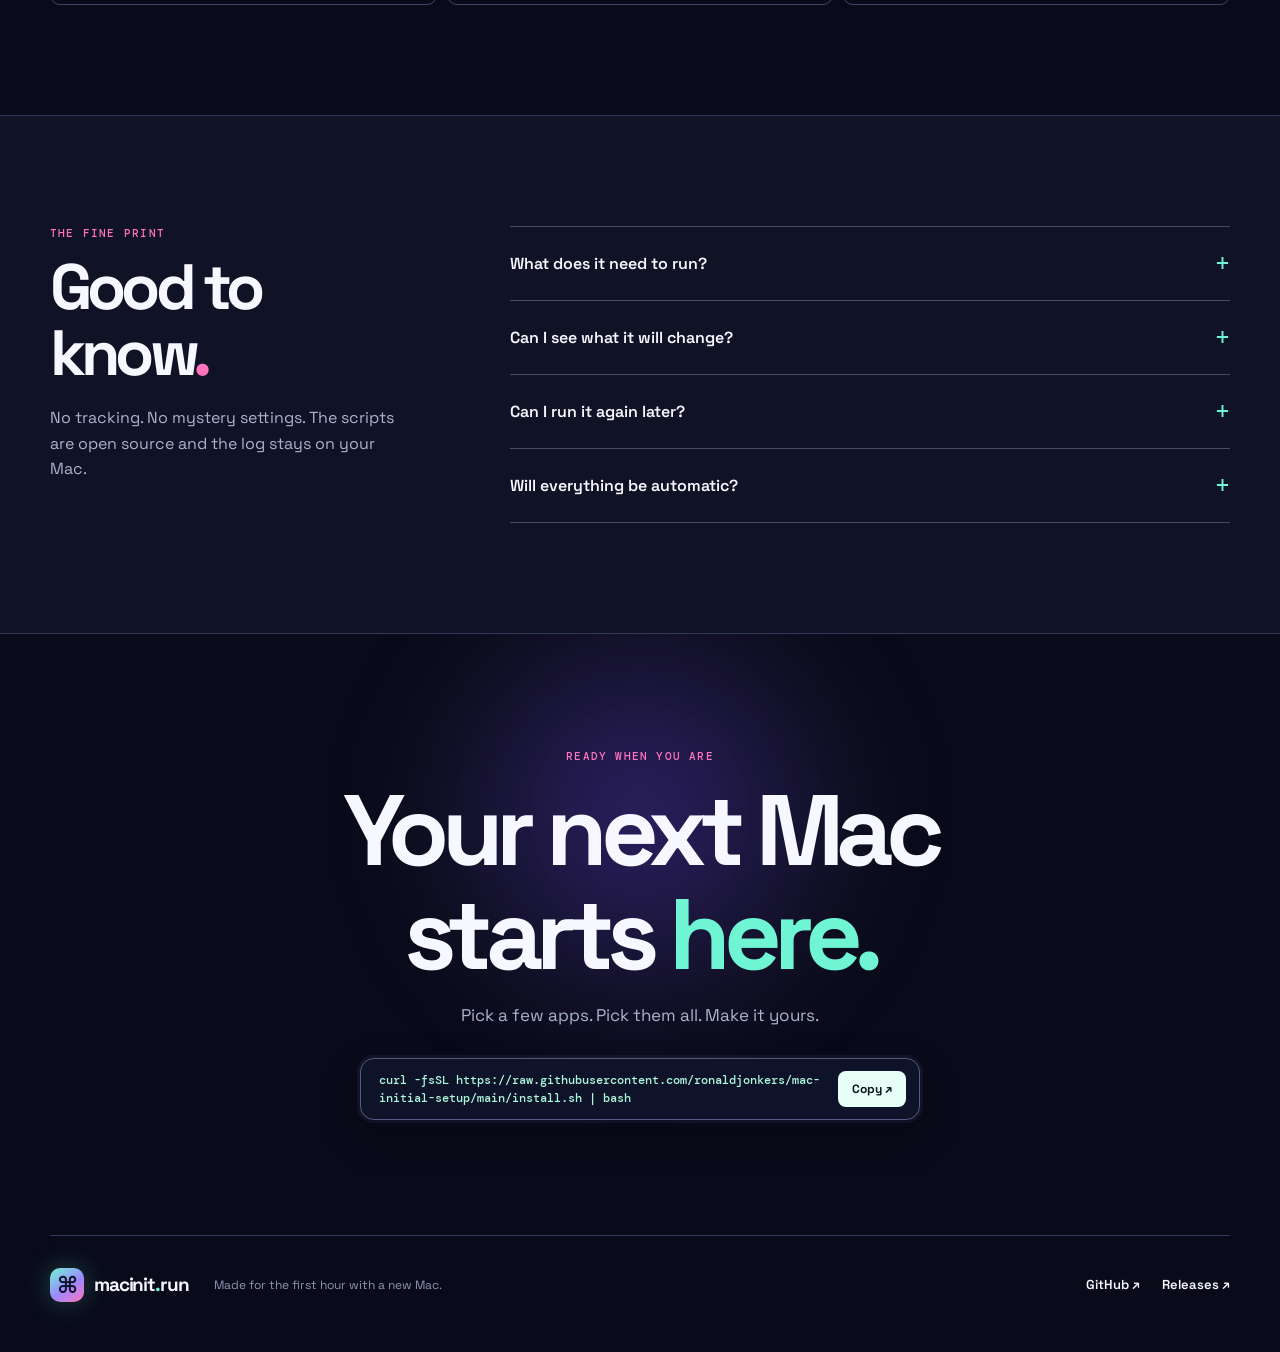
==== commit e9627a7a: "Disable AI co-author credits globally for new commits" ====
--- a/site/index.html
+++ b/site/index.html
@@ -50,12 +50,12 @@
         <div class="window-shell">
           <div class="window-top"><span class="traffic"><i></i><i></i><i></i></span><span>mac-initial-setup / choose</span><span class="window-symbol">⌘</span></div>
           <div class="window-image"><img src="assets/setup-overview.png" width="1180" height="820" alt="Mac Initial Setup checklist with sections, app cards and switches" fetchpriority="high"></div>
-          <div class="window-bottom"><span>SELECT → PREVIEW → INSTALL</span><span>v0.2.2</span></div>
+          <div class="window-bottom"><span>SELECT → PREVIEW → INSTALL</span><span>v0.2.3</span></div>
         </div>
       </div>
     </section>
 
-    <div class="ticker" aria-label="Key features"><div class="ticker-track"><span>143 CHOICES</span><b>✳</b><span>DRY RUN FIRST</span><b>✳</b><span>NO TRACKING</span><b>✳</b><span>OPEN SOURCE</span><b>✳</b><span>YOUR DEFAULTS</span><b>✳</b><span>143 CHOICES</span><b>✳</b><span>DRY RUN FIRST</span><b>✳</b><span>NO TRACKING</span><b>✳</b><span>OPEN SOURCE</span><b>✳</b><span>YOUR DEFAULTS</span><b>✳</b></div></div>
+    <div class="ticker" aria-label="Key features"><div class="ticker-track"><span>144 CHOICES</span><b>✳</b><span>DRY RUN FIRST</span><b>✳</b><span>NO TRACKING</span><b>✳</b><span>OPEN SOURCE</span><b>✳</b><span>YOUR DEFAULTS</span><b>✳</b><span>144 CHOICES</span><b>✳</b><span>DRY RUN FIRST</span><b>✳</b><span>NO TRACKING</span><b>✳</b><span>OPEN SOURCE</span><b>✳</b><span>YOUR DEFAULTS</span><b>✳</b></div></div>
 
     <section class="section wrap" id="how" aria-labelledby="how-title">
       <div class="section-heading reveal"><div><p class="kicker">01 / THE FLOW</p><h2 id="how-title">From boxed Mac to<br><em>your machine.</em></h2></div><p>Start from a clean Mac. Keep control over every app and setting along the way.</p></div>
@@ -71,7 +71,7 @@
     </section>
 
     <section class="section catalog-section" id="inside" aria-labelledby="inside-title"><div class="wrap">
-      <div class="section-heading reveal"><div><p class="kicker">02 / THE CATALOG</p><h2 id="inside-title">The good stuff,<br><em>already queued.</em></h2></div><p>Browse the exact applications and settings from the current catalog. <span id="catalog-count">143 choices and 8 editable settings</span>, with defaults you can change.</p></div>
+      <div class="section-heading reveal"><div><p class="kicker">02 / THE CATALOG</p><h2 id="inside-title">The good stuff,<br><em>already queued.</em></h2></div><p>Browse the exact applications and settings from the current catalog. <span id="catalog-count">144 choices and 8 editable settings</span>, with defaults you can change.</p></div>
       <div class="catalog-toolbar"><label class="search-wrap"><span aria-hidden="true">⌕</span><span class="sr-only">Search apps and settings</span><input id="catalog-search" type="search" placeholder="Search apps, tools, settings..." autocomplete="off"></label><div class="filter-group" role="group" aria-label="Filter items"><button class="filter active" data-filter="all" aria-pressed="true">All</button><button class="filter" data-filter="on" aria-pressed="false">On by default</button><button class="filter" data-filter="off" aria-pressed="false">Optional</button></div></div>
       <div class="category-rail" id="category-rail" aria-label="Catalog categories"></div>
       <div class="catalog-meta"><span id="result-count">Loading catalog…</span><span><i class="legend-dot"></i> On by default <i class="legend-dot optional"></i> Optional · settings</span></div>
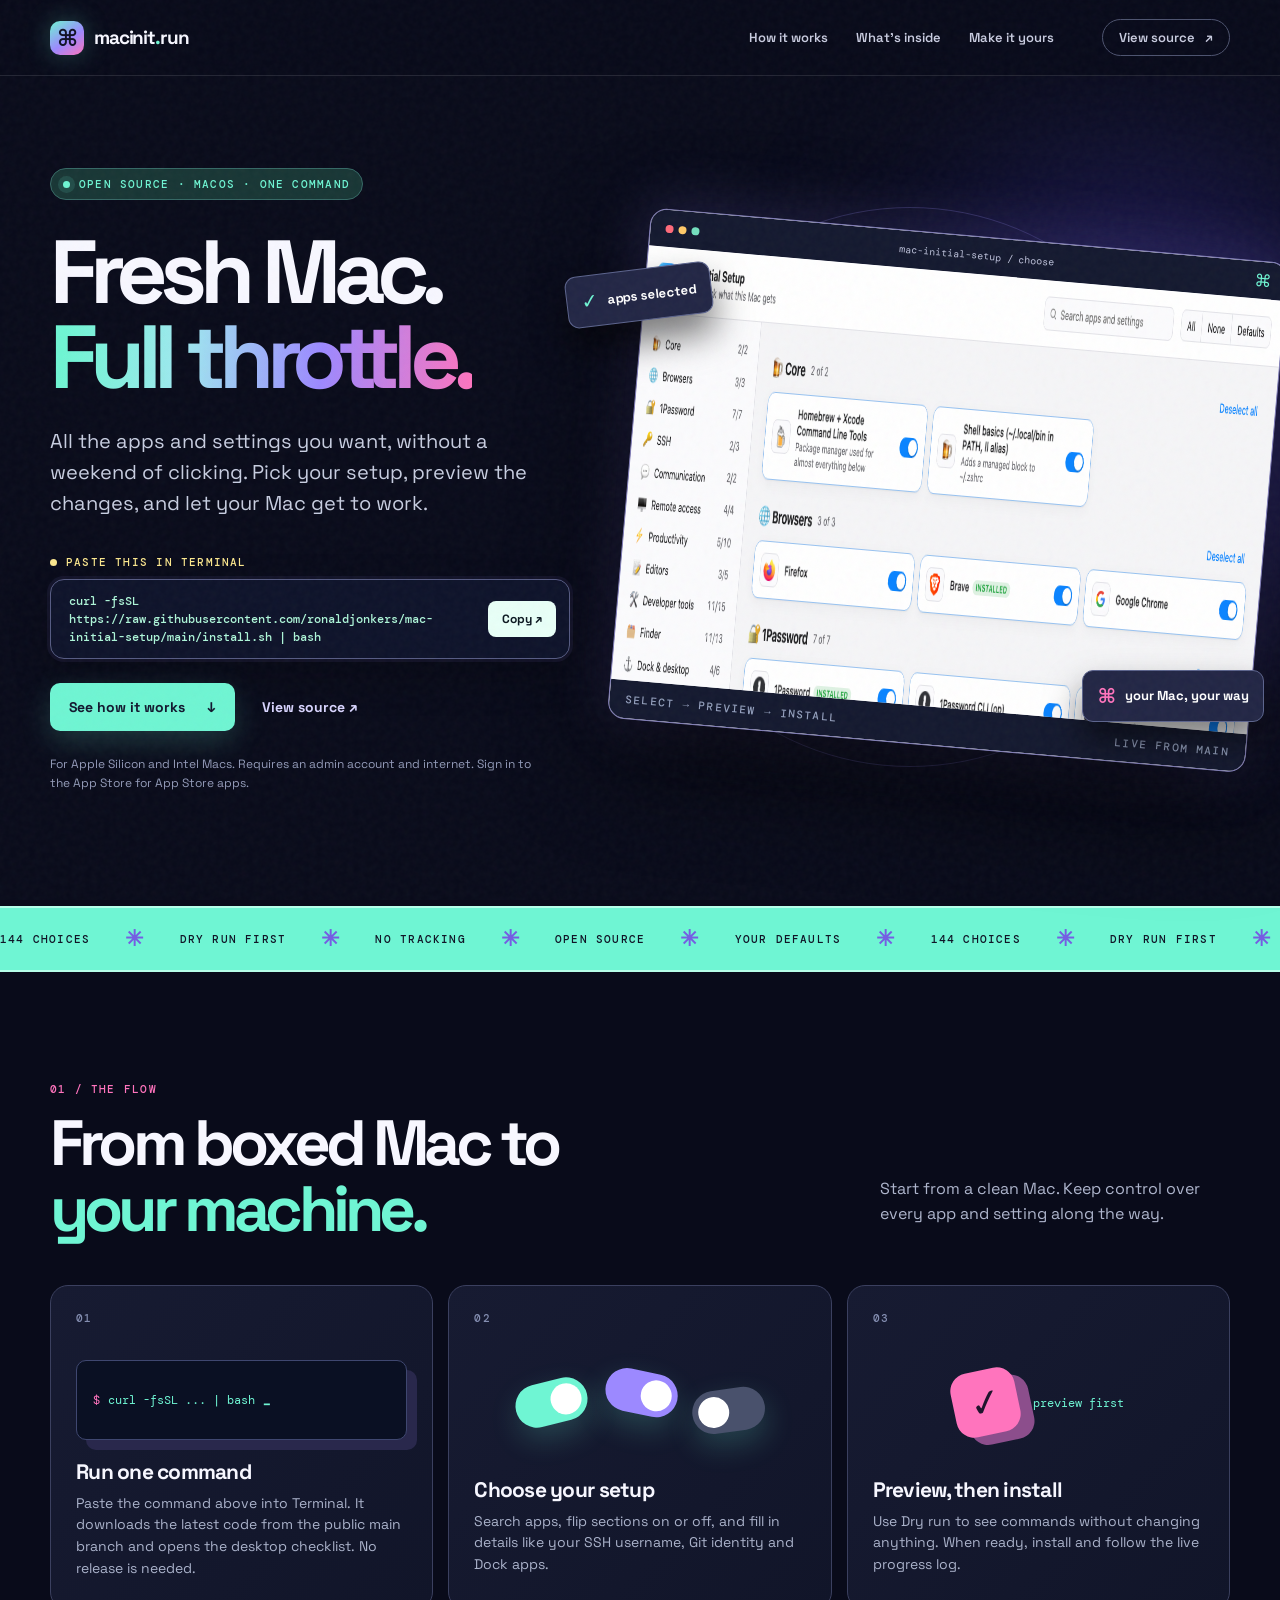
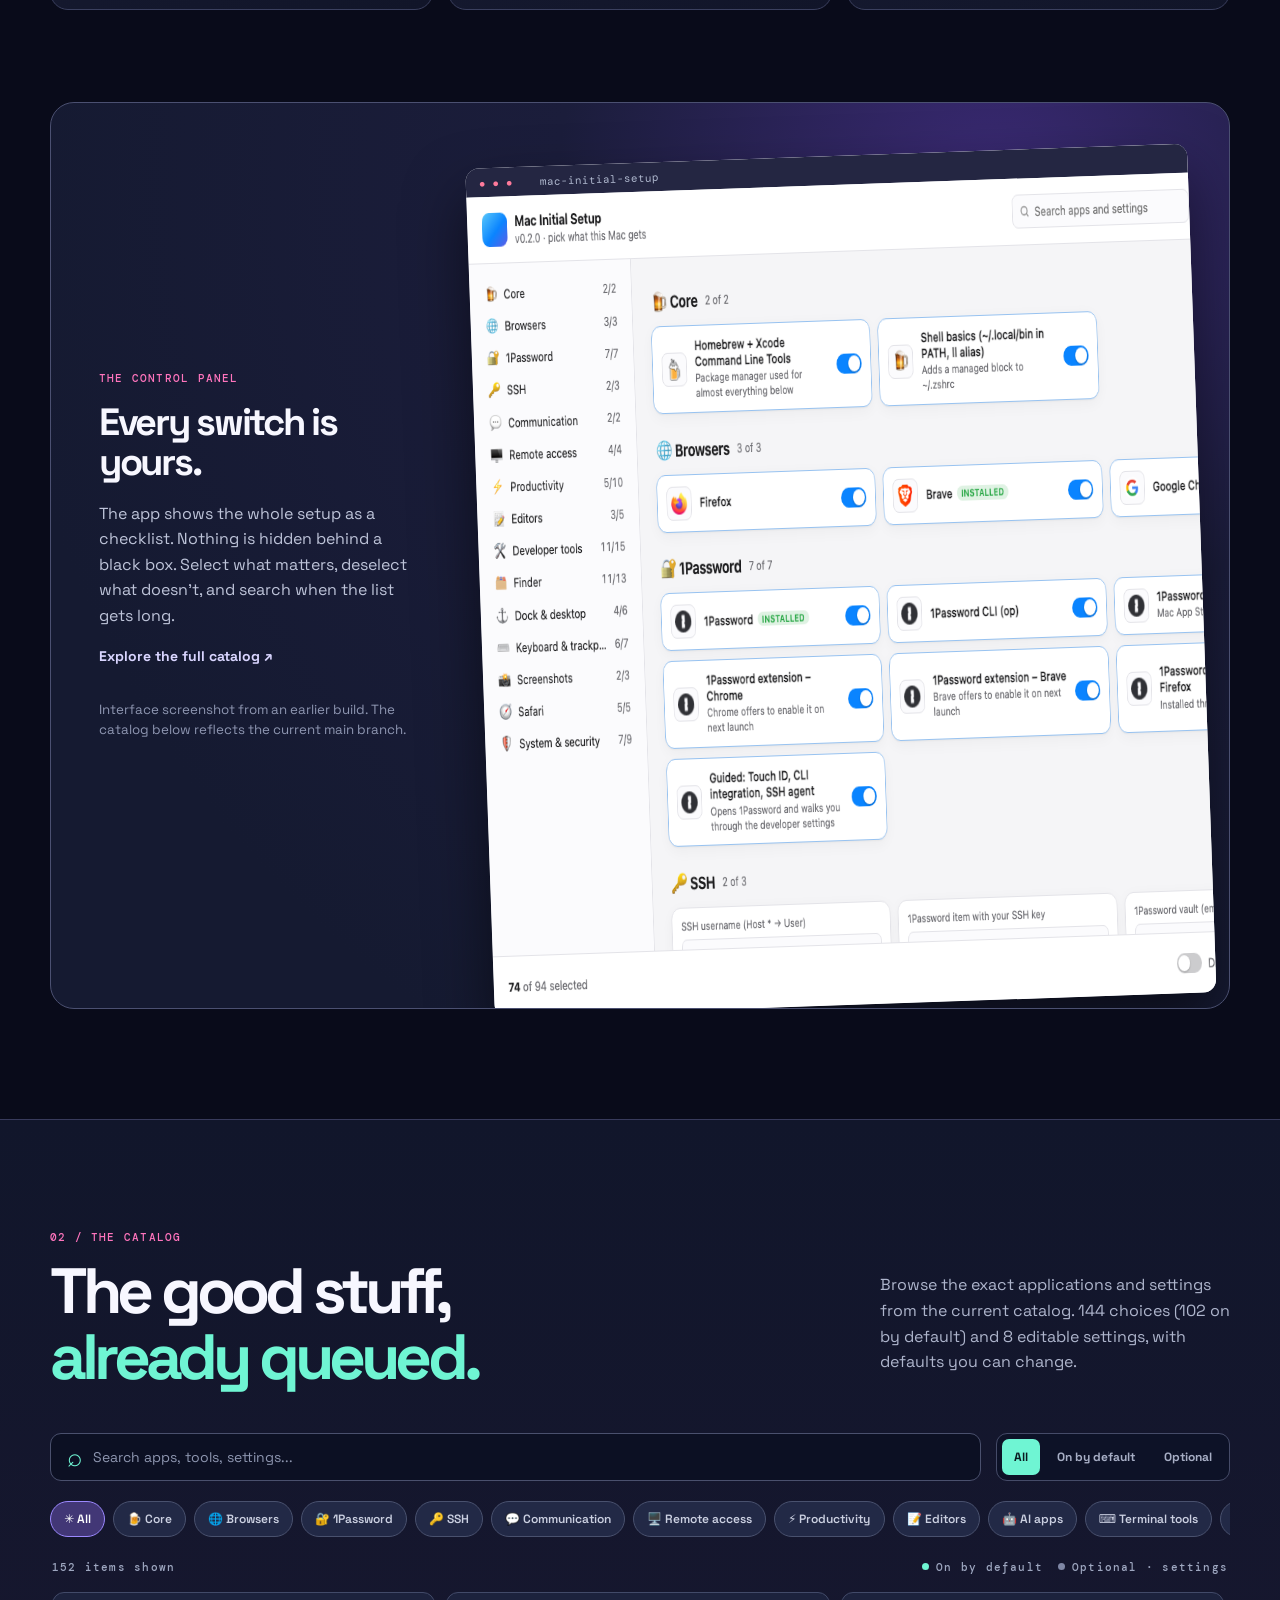
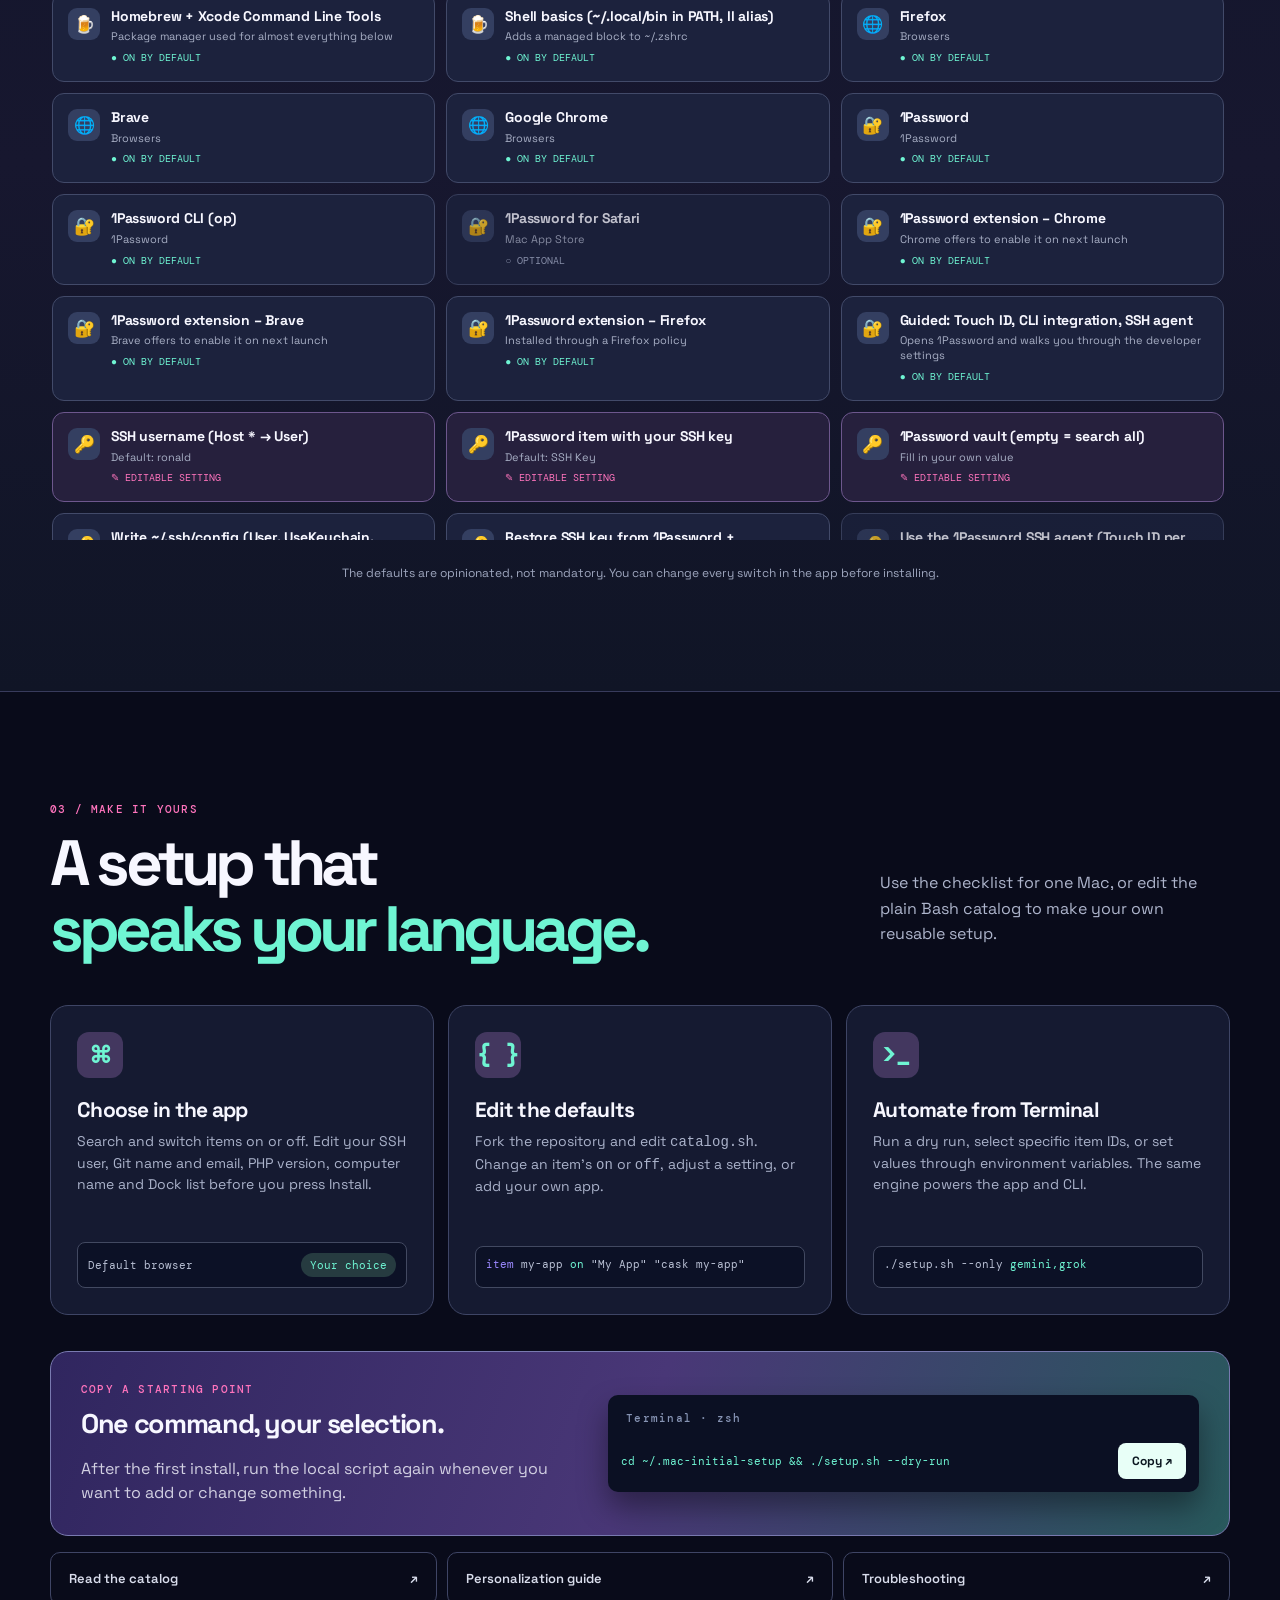
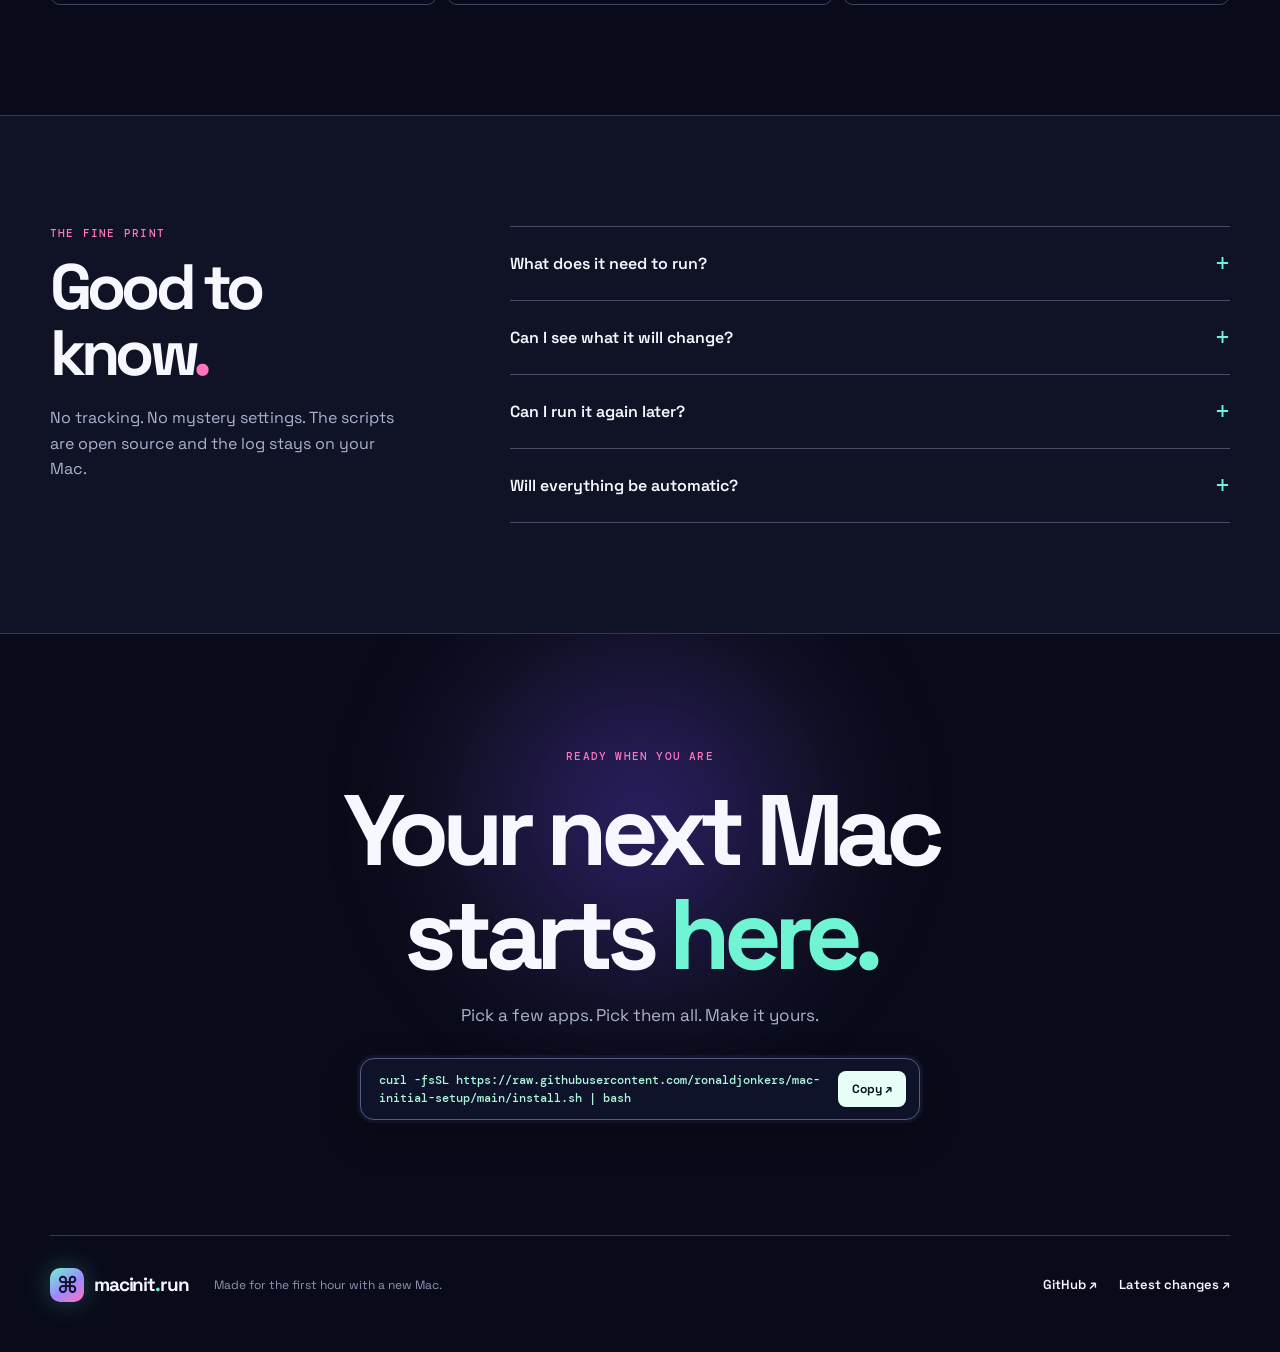
==== commit eac40ffc: "Install directly from main without a release" ====
--- a/site/index.html
+++ b/site/index.html
@@ -40,7 +40,7 @@
           <code id="install-command">curl -fsSL https://raw.githubusercontent.com/ronaldjonkers/mac-initial-setup/main/install.sh | bash</code>
           <button class="copy-button" data-copy="install-command" aria-label="Copy installation command">Copy <span aria-hidden="true">↗</span></button>
         </div>
-        <div class="hero-actions"><a class="button button-primary" href="#how">See how it works <span aria-hidden="true">↓</span></a><a class="text-link" href="https://github.com/ronaldjonkers/mac-initial-setup/releases/latest" target="_blank" rel="noopener">Latest release ↗</a></div>
+        <div class="hero-actions"><a class="button button-primary" href="#how">See how it works <span aria-hidden="true">↓</span></a><a class="text-link" href="https://github.com/ronaldjonkers/mac-initial-setup" target="_blank" rel="noopener">View source ↗</a></div>
         <p class="hero-footnote">For Apple Silicon and Intel Macs. Requires an admin account and internet. Sign in to the App Store for App Store apps.</p>
       </div>
       <div class="hero-visual reveal" aria-label="Preview of the Mac Initial Setup app">
@@ -50,7 +50,7 @@
         <div class="window-shell">
           <div class="window-top"><span class="traffic"><i></i><i></i><i></i></span><span>mac-initial-setup / choose</span><span class="window-symbol">⌘</span></div>
           <div class="window-image"><img src="assets/setup-overview.png" width="1180" height="820" alt="Mac Initial Setup checklist with sections, app cards and switches" fetchpriority="high"></div>
-          <div class="window-bottom"><span>SELECT → PREVIEW → INSTALL</span><span>v0.2.3</span></div>
+          <div class="window-bottom"><span>SELECT → PREVIEW → INSTALL</span><span>LIVE FROM MAIN</span></div>
         </div>
       </div>
     </section>
@@ -60,12 +60,12 @@
     <section class="section wrap" id="how" aria-labelledby="how-title">
       <div class="section-heading reveal"><div><p class="kicker">01 / THE FLOW</p><h2 id="how-title">From boxed Mac to<br><em>your machine.</em></h2></div><p>Start from a clean Mac. Keep control over every app and setting along the way.</p></div>
       <div class="steps">
-        <article class="step-card reveal"><div class="step-number">01</div><div class="step-art art-terminal" aria-hidden="true"><span>$</span><i>curl -fsSL ... | bash</i><b>_</b></div><h3>Run one command</h3><p>Paste the command above into Terminal. It downloads the latest release and opens the desktop checklist.</p></article>
+        <article class="step-card reveal"><div class="step-number">01</div><div class="step-art art-terminal" aria-hidden="true"><span>$</span><i>curl -fsSL ... | bash</i><b>_</b></div><h3>Run one command</h3><p>Paste the command above into Terminal. It downloads the latest code from the public main branch and opens the desktop checklist. No release is needed.</p></article>
         <article class="step-card reveal"><div class="step-number">02</div><div class="step-art art-switches" aria-hidden="true"><i class="switch-on"></i><i class="switch-on"></i><i class="switch-off"></i></div><h3>Choose your setup</h3><p>Search apps, flip sections on or off, and fill in details like your SSH username, Git identity and Dock apps.</p></article>
         <article class="step-card reveal"><div class="step-number">03</div><div class="step-art art-check" aria-hidden="true"><span>✓</span><i>preview first</i></div><h3>Preview, then install</h3><p>Use Dry run to see commands without changing anything. When ready, install and follow the live progress log.</p></article>
       </div>
       <div class="screenshot-story reveal">
-        <div class="screenshot-copy"><p class="kicker">THE CONTROL PANEL</p><h3>Every switch is yours.</h3><p>The app shows the whole setup as a checklist. Nothing is hidden behind a black box. Select what matters, deselect what doesn't, and search when the list gets long.</p><a href="#inside" class="text-link">Explore the full catalog ↗</a><small>Interface screenshot from an earlier build. The catalog below reflects the current release.</small></div>
+        <div class="screenshot-copy"><p class="kicker">THE CONTROL PANEL</p><h3>Every switch is yours.</h3><p>The app shows the whole setup as a checklist. Nothing is hidden behind a black box. Select what matters, deselect what doesn't, and search when the list gets long.</p><a href="#inside" class="text-link">Explore the full catalog ↗</a><small>Interface screenshot from an earlier build. The catalog below reflects the current main branch.</small></div>
         <div class="screenshot-frame"><div class="screenshot-title"><span>● ● ●</span> mac-initial-setup</div><img src="assets/setup-overview.png" width="1180" height="820" alt="Close view of the application checklist and its selected app cards" loading="lazy"></div>
       </div>
     </section>
@@ -94,6 +94,6 @@
 
     <section class="closing wrap reveal"><div class="closing-orb" aria-hidden="true"></div><p class="kicker">READY WHEN YOU ARE</p><h2>Your next Mac<br>starts <em>here.</em></h2><p>Pick a few apps. Pick them all. Make it yours.</p><div class="command-box closing-command"><code id="bottom-command">curl -fsSL https://raw.githubusercontent.com/ronaldjonkers/mac-initial-setup/main/install.sh | bash</code><button class="copy-button" data-copy="bottom-command">Copy ↗</button></div></section>
   </main>
-  <footer class="site-footer wrap"><a class="brand" href="#top"><span class="brand-mark">⌘</span><span>macinit<span class="brand-dot">.</span>run</span></a><p>Made for the first hour with a new Mac.</p><div><a href="https://github.com/ronaldjonkers/mac-initial-setup" target="_blank" rel="noopener">GitHub ↗</a><a href="https://github.com/ronaldjonkers/mac-initial-setup/releases/latest" target="_blank" rel="noopener">Releases ↗</a></div></footer>
+  <footer class="site-footer wrap"><a class="brand" href="#top"><span class="brand-mark">⌘</span><span>macinit<span class="brand-dot">.</span>run</span></a><p>Made for the first hour with a new Mac.</p><div><a href="https://github.com/ronaldjonkers/mac-initial-setup" target="_blank" rel="noopener">GitHub ↗</a><a href="https://github.com/ronaldjonkers/mac-initial-setup/commits/main" target="_blank" rel="noopener">Latest changes ↗</a></div></footer>
 </body>
 </html>
